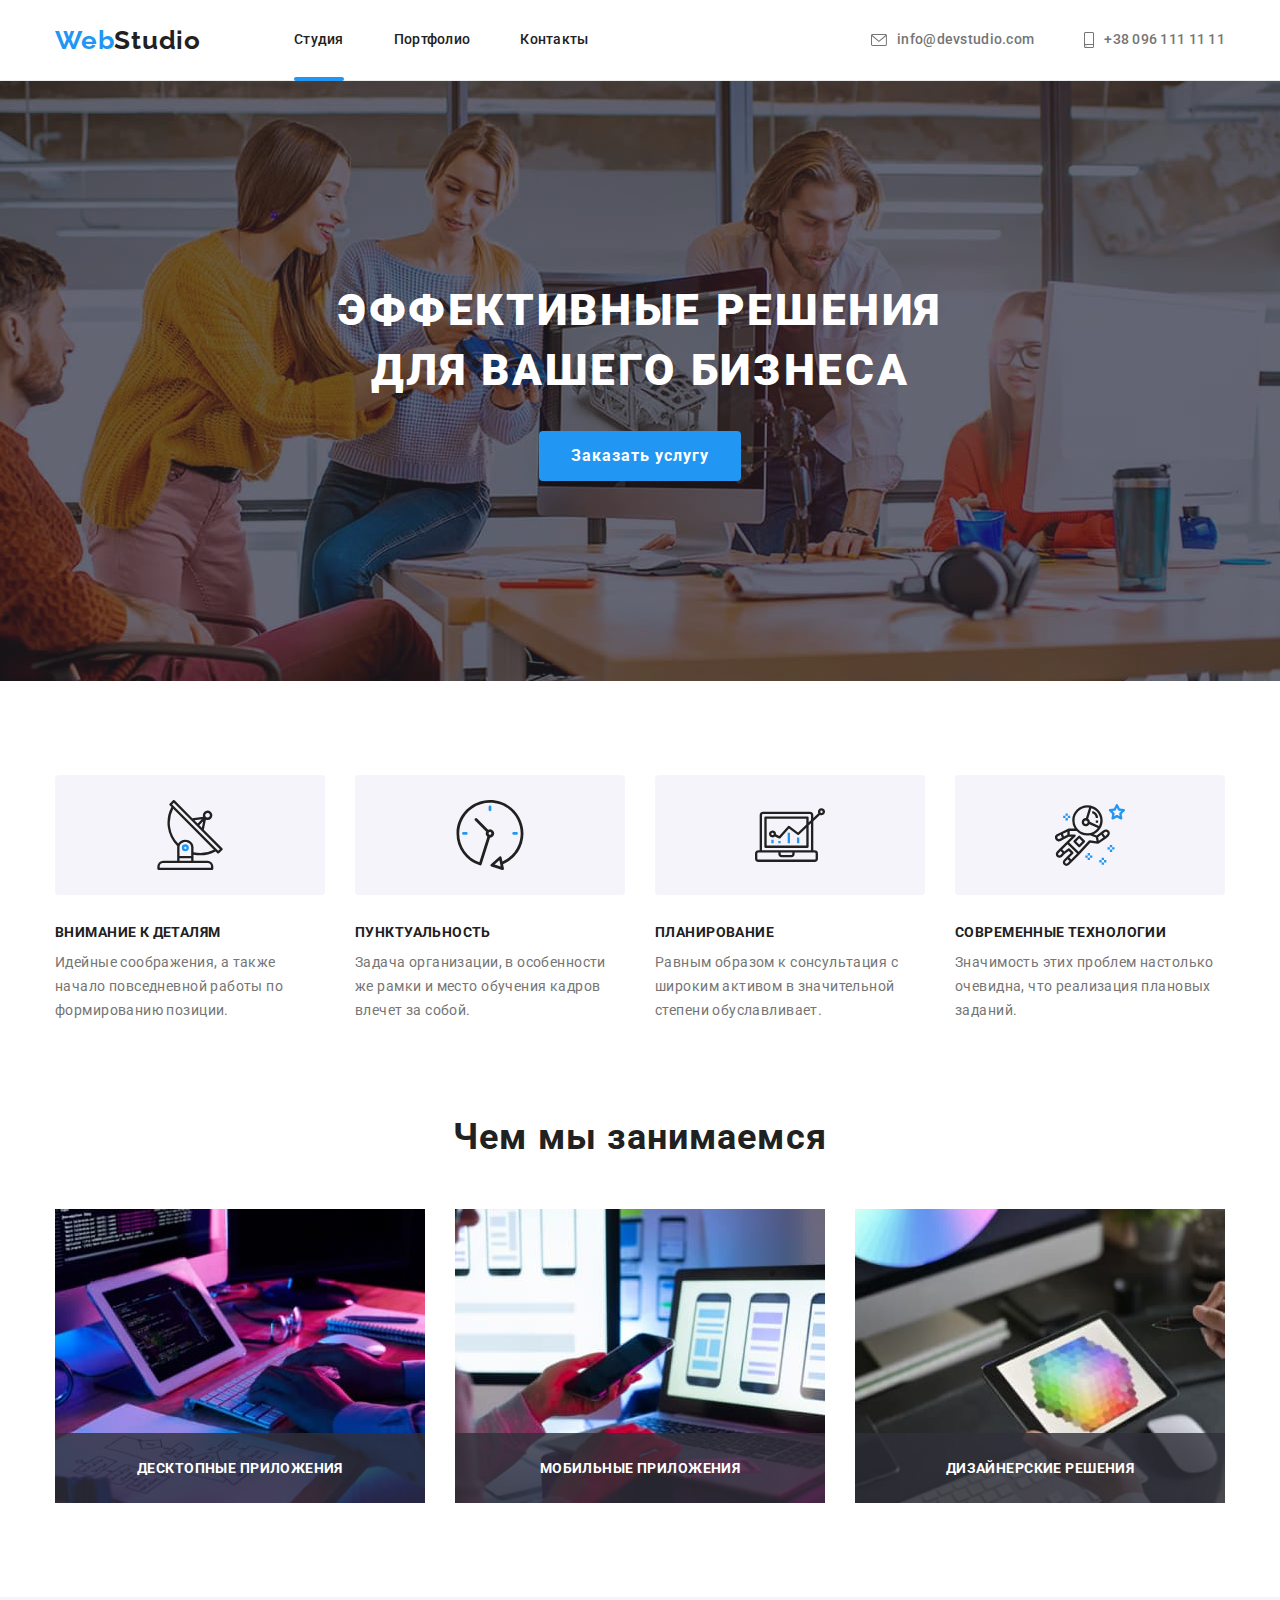
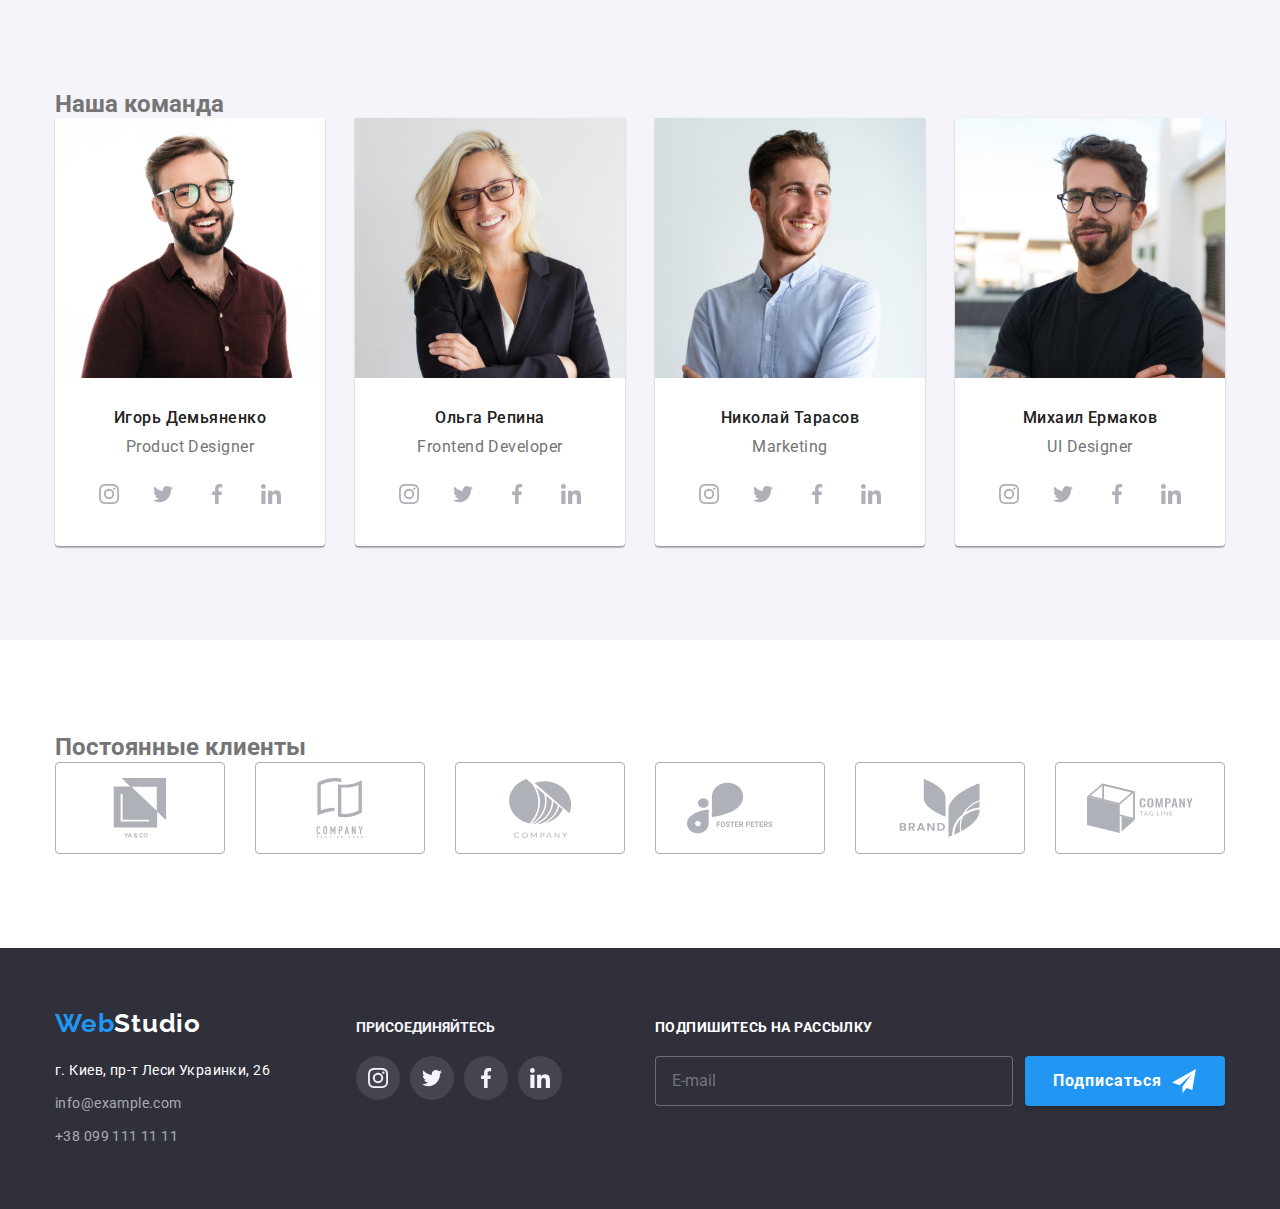
==== index.html @ a18e3ed0 "111" ====
<!DOCTYPE html>
<html lang="ru">
  <head>
    <meta charset="UTF-8" />
    <meta http-equiv="X-UA-Compatible" content="IE=edge" />
    <meta name="viewport" content="width=device-width, initial-scale=1.0" />
    <link rel="preconnect" href="https://fonts.googleapis.com" />
    <link rel="preconnect" href="https://fonts.gstatic.com" crossorigin />
    <link
      href="https://fonts.googleapis.com/css2?family=Raleway:wght@700&family=Roboto:wght@400;500;700;900&display=swap"
      rel="stylesheet"
    />
    <link
      rel="stylesheet"
      href="https://cdn.jsdelivr.net/npm/modern-normalize@1.1.0/modern-normalize.min.css"
    />
    <link rel="stylesheet" href="./css/styles.css" />
    <title>Студия</title>
  </head>
  <body>
    <!-- Header -->
    <header class="header">
      <!-- logo -->
      <div class="header__container container">
        <nav class="page-nav">
          <a class="logo-style" href="./">Web<span class="logo-studio">Studio</span> </a>
          <!-- /Logo -->
          <ul class="menu">
            <li class="menu__item">
              <a class="menu__link current" href="./index.html">Студия</a>
            </li>
            <li class="menu__item">
              <a class="menu__link" href="./portfolio.html">Портфолио</a>
            </li>
            <li class="menu__item"><a class="menu__link" href="">Контакты</a></li>
          </ul>
        </nav>

        <ul class="contact">
          <li class="contact__item">
            <a class="contact__link" href="mailto:info@devstudio.com"
              ><svg class="contact__icon" width="16px" height="12px">
                <use href="./images/sprite/sprite.svg#email"></use></svg
              >info@devstudio.com</a
            >
          </li>
          <li class="contact__item">
            <a class="contact__link" href="tel:+380961111111"
              ><svg class="contact__icon" width="10px" height="16px">
                <use href="./images/sprite/sprite.svg#phone"></use></svg
              >+38 096 111 11 11</a
            >
          </li>
        </ul>
      </div>
    </header>
    <main>
      <!-- Hero -->
      <section class="hero">
        <div class="container">
          <h1 class="hero__titel">Эффективные решения для вашего бизнеса</h1>
          <button class="hero__btm" type="button" data-modal-open>Заказать услугу</button>
        </div>
      </section>
      <section class="section">
        <div class="container">
          <h2 class="visually-hidden">Описание</h2>
          <ul class="description">
            <li class="description__item">
              <div class="description__icon">
                <svg width="70px" height="70px">
                  <use href="./images/sprite/sprite.svg#antenna"></use>
                </svg>
              </div>
              <h3 class="description__hdr">Внимание к деталям</h3>
              <p class="description__text">
                Идейные соображения, а также начало повседневной работы по формированию позиции.
              </p>
            </li>
            <li class="description__item">
              <div class="description__icon">
                <svg width="70px" height="70px">
                  <use href="./images/sprite/sprite.svg#clock"></use>
                </svg>
              </div>
              <h3 class="description__hdr">Пунктуальность</h3>
              <p class="description__text">
                Задача организации, в особенности же рамки и место обучения кадров влечет за собой.
              </p>
            </li>
            <li class="description__item">
              <div class="description__icon">
                <svg width="70px" height="70px">
                  <use href="./images/sprite/sprite.svg#diagram"></use>
                </svg>
              </div>
              <h3 class="description__hdr">Планирование</h3>
              <p class="description__text">
                Равным образом к cонсультация с широким активом в значительной степени
                обуславливает.
              </p>
            </li>
            <li class="description__item">
              <div class="description__icon">
                <svg width="70px" height="70px">
                  <use href="./images/sprite/sprite.svg#astronaut"></use>
                </svg>
              </div>
              <h3 class="description__hdr">Современные технологии</h3>
              <p class="description__text">
                Значимость этих проблем настолько очевидна, что реализация плановых заданий.
              </p>
            </li>
          </ul>
        </div>
      </section>
      <!-- About -->
      <section class="about section">
        <div class="container">
          <h2 class="about__titel">Чем мы занимаемся</h2>
          <ul class="about__list">
            <li class="about__item">
              <div class="about__img">
                <img
                  src="./images/work/photo1.jpg"
                  alt="работа на планшете"
                  width="370"
                  height="295"
                />
                <p class="about__text">Десктопные приложения</p>
              </div>
            </li>
            <li class="about__item">
              <div class="about__img">
                <img
                  src="./images/work/photo2.jpg"
                  alt="работа на телефоне"
                  width="370"
                  height="295"
                />

                <p class="about__text">Мобильные приложения</p>
              </div>
            </li>
            <li class="about__item">
              <div class="about__img">
                <img
                  src="./images/work/photo3.jpg"
                  alt="работа с графикой"
                  width="370"
                  height="295"
                />

                <p class="about__text">Дизайнерские решения</p>
              </div>
            </li>
          </ul>
        </div>
      </section>
      <section class="team section">
        <div class="container">
          <h2 class="titel">Наша команда</h2>
          <ul class="team-jpg">
            <li class="team-social-item">
              <img src="./images/team/team1.jpg" alt="мужчина" width="270" height="260" />
              <div class="team-padding">
                <h3 class="team-name">Игорь Демьяненко</h3>
                <p class="team-job" lang="en">Product Designer</p>
                <ul class="team-social">
                  <li class="team-icon-item">
                    <a href="" class="team-social-link">
                      <svg class="team-icon" width="20px" height="20px">
                        <use href="./images/sprite/sprite.svg#instagram"></use>
                      </svg>
                    </a>
                  </li>
                  <li class="team-icon-item">
                    <a href="" class="team-social-link">
                      <svg class="team-icon" width="20px" height="20px">
                        <use href="./images/sprite/sprite.svg#twitter"></use>
                      </svg>
                    </a>
                  </li>
                  <li class="team-icon-item">
                    <a href="" class="team-social-link">
                      <svg class="team-icon" width="20px" height="20px">
                        <use href="./images/sprite/sprite.svg#facebook"></use>
                      </svg>
                    </a>
                  </li>
                  <li class="team-icon-item">
                    <a href="" class="team-social-link">
                      <svg class="team-icon" width="20px" height="20px">
                        <use href="./images/sprite/sprite.svg#linkedin"></use>
                      </svg>
                    </a>
                  </li>
                </ul>
              </div>
            </li>
            <li class="team-social-item">
              <img src="./images/team/team2.jpg" alt="женщина" width="270" height="260" />
              <div class="team-padding">
                <h3 class="team-name">Ольга Репина</h3>
                <p class="team-job" lang="en">Frontend Developer</p>
                <ul class="team-social">
                  <li class="team-icon-item">
                    <a href="" class="team-social-link">
                      <svg class="team-icon" width="20px" height="20px">
                        <use href="./images/sprite/sprite.svg#instagram"></use>
                      </svg>
                    </a>
                  </li>
                  <li class="team-icon-item">
                    <a href="" class="team-social-link">
                      <svg class="team-icon" width="20px" height="20px">
                        <use href="./images/sprite/sprite.svg#twitter"></use>
                      </svg>
                    </a>
                  </li>
                  <li class="team-icon-item">
                    <a href="" class="team-social-link">
                      <svg class="team-icon" width="20px" height="20px">
                        <use href="./images/sprite/sprite.svg#facebook"></use>
                      </svg>
                    </a>
                  </li>
                  <li class="team-icon-item">
                    <a href="" class="team-social-link">
                      <svg class="team-icon" width="20px" height="20px">
                        <use href="./images/sprite/sprite.svg#linkedin"></use>
                      </svg>
                    </a>
                  </li>
                </ul>
              </div>
            </li>
            <li class="team-social-item">
              <img src="./images/team/team3.jpg" alt="мужчина" width="270" height="260" />
              <div class="team-padding">
                <h3 class="team-name">Николай Тарасов</h3>
                <p class="team-job" lang="en">Marketing</p>
                <ul class="team-social list">
                  <li class="team-icon-item">
                    <a href="" class="team-social-link">
                      <svg class="team-icon" width="20px" height="20px">
                        <use href="./images/sprite/sprite.svg#instagram"></use>
                      </svg>
                    </a>
                  </li>
                  <li class="team-icon-item">
                    <a href="" class="team-social-link">
                      <svg class="team-icon" width="20px" height="20px">
                        <use href="./images/sprite/sprite.svg#twitter"></use>
                      </svg>
                    </a>
                  </li>
                  <li class="team-icon-item">
                    <a href="" class="team-social-link">
                      <svg class="team-icon" width="20px" height="20px">
                        <use href="./images/sprite/sprite.svg#facebook"></use>
                      </svg>
                    </a>
                  </li>
                  <li class="team-icon-item">
                    <a href="" class="team-social-link">
                      <svg class="team-icon" width="20px" height="20px">
                        <use href="./images/sprite/sprite.svg#linkedin"></use>
                      </svg>
                    </a>
                  </li>
                </ul>
              </div>
            </li>
            <li class="team-social-item">
              <img src="./images/team/team4.jpg" alt="мужчина" width="270" height="260" />
              <div class="team-padding">
                <h3 class="team-name">Михаил Ермаков</h3>
                <p class="team-job" lang="en">UI Designer</p>
                <ul class="team-social">
                  <li class="team-icon-item">
                    <a href="" class="team-social-link">
                      <svg class="team-icon" width="20px" height="20px">
                        <use href="./images/sprite/sprite.svg#instagram"></use>
                      </svg>
                    </a>
                  </li>
                  <li class="tteam-icon-item">
                    <a href="" class="team-social-link">
                      <svg class="team-icon" width="20px" height="20px">
                        <use href="./images/sprite/sprite.svg#twitter"></use>
                      </svg>
                    </a>
                  </li>
                  <li class="team-icon-item">
                    <a href="" class="team-social-link">
                      <svg class="team-icon" width="20px" height="20px">
                        <use href="./images/sprite/sprite.svg#facebook"></use>
                      </svg>
                    </a>
                  </li>
                  <li class="team-icon-item">
                    <a href="" class="team-social-link">
                      <svg class="team-icon" width="20px" height="20px">
                        <use href="./images/sprite/sprite.svg#linkedin"></use>
                      </svg>
                    </a>
                  </li>
                </ul>
              </div>
            </li>
          </ul>
        </div>
      </section>
      <!--Regular Clients-->
      <section class="section">
        <div class="container">
          <h2 class="titel">Постоянные клиенты</h2>
          <ul class="list client">
            <li class="client-list">
              <a href="" class="client-link">
                <svg class="client-logo" width="106px" height="60px">
                  <use href="./images/sprite/sprite.svg#group"></use>
                </svg>
              </a>
            </li>
            <li class="client-list">
              <a href="" class="client-link">
                <svg class="client-logo" width="106px" height="60px">
                  <use href="./images/sprite/sprite.svg#group2"></use>
                </svg>
              </a>
            </li>
            <li class="client-list">
              <a href="" class="client-link">
                <svg class="client-logo" width="106px" height="60px">
                  <use href="./images/sprite/sprite.svg#group3"></use>
                </svg>
              </a>
            </li>
            <li class="client-list">
              <a href="" class="client-link">
                <svg class="client-logo" width="106px" height="60px">
                  <use href="./images/sprite/sprite.svg#group4"></use>
                </svg>
              </a>
            </li>
            <li class="client-list">
              <a href="" class="client-link">
                <svg class="client-logo" width="106px" height="60px">
                  <use href="./images/sprite/sprite.svg#group5"></use>
                </svg>
              </a>
            </li>
            <li class="client-list">
              <a href="" class="client-link">
                <svg class="client-logo" width="106px" height="60px">
                  <use href="./images/sprite/sprite.svg#group6"></use>
                </svg>
              </a>
            </li>
          </ul>
        </div>
      </section>
    </main>
    <!-- Footer -->
    <footer class="footer">
      <div class="podval container">
        <div class="footer-size">
          <a class="logo-style-footer link" href="/"
            >Web<span class="logo-studio-footer">Studio</span>
          </a>
          <address class="address">
            <ul>
              <li class="contact-item-footer">
                <a
                  class="contact-map"
                  href="https://goo.gl/maps/9qmAzHa2wMczzQS48"
                  target="_blank"
                  rel="noopener noreferrer"
                >
                  г. Киев, пр-т Леси Украинки, 26
                </a>
              </li>
              <li class="contact-item-footer">
                <a class="contact-footer" href="mailto:info@example.com">info@example.com</a>
              </li>
              <li class="contact-item-footer">
                <a class="contact-footer" href="tel:+380991111111">+38 099 111 11 11</a>
              </li>
            </ul>
          </address>
        </div>
        <div class="fsocial-footer">
          <h3 class="fsocial-titel">присоединяйтесь</h3>
          <ul class="fsocial-list">
            <li>
              <a href="" class="fsocial-link">
                <svg class="fsocial-icon" width="20px" height="20px">
                  <use href="./images/sprite/sprite.svg#instagram"></use>
                </svg>
              </a>
            </li>
            <li>
              <a href="" class="fsocial-link">
                <svg class="fsocial-icon" width="20px" height="20px">
                  <use href="./images/sprite/sprite.svg#twitter"></use>
                </svg>
              </a>
            </li>
            <li>
              <a href="" class="fsocial-link">
                <svg class="fsocial-icon" width="20px" height="20px">
                  <use href="./images/sprite/sprite.svg#facebook"></use>
                </svg>
              </a>
            </li>
            <li>
              <a href="" class="fsocial-link">
                <svg class="fsocial-icon" width="20px" height="20px">
                  <use href="./images/sprite/sprite.svg#linkedin"></use>
                </svg>
              </a>
            </li>
          </ul>
        </div>
        <div class="form-footer">
          <p class="mailing">подпишитесь на рассылку</p>
          <form class="subscribe">
            <input type="email" name="email" class="input-email" id="email" placeholder="E-mail" />
            <button class="btn" type="submit">
              Подписаться
              <svg class="icon-send" width="24px" height="24px">
                <use href="./images/sprite/sprite.svg#send"></use>
              </svg>
            </button>
          </form>
        </div>
      </div>
    </footer>
    <div class="backdrop is-hidden" data-modal>
      <div class="modal">
        <button type="button" class="close-btm" data-modal-close>
          <svg class="modal-icon-close" width="18px" height="18px">
            <use href="./images/sprite/sprite.svg#close"></use>
          </svg>
        </button>
        <!-- form for modal -->

        <form class="modal-form">
          <p class="text-form">Оставьте свои данные, мы вам перезвоним</p>
          <label class="form-lable">
            <span class="form-name">Имя</span>
            <span class="form-modal-icon">
              <input
                class="form-input"
                type="text"
                name="user_name"
                required
                pattern="^[a-zA-Zа-яА-Я]+"
                minlength="2"
              />

              <svg class="modal-icon" width="18px" height="18px">
                <use href="./images/sprite/sprite.svg#name"></use>
              </svg>
            </span>
          </label>
          <label class="form-lable">
            <span class="form-name">Телефон</span>
            <span class="form-modal-icon">
              <input
                class="form-input"
                type="tel"
                name="user_phone"
                required
                pattern="[0-9]{3}-[0-9]{3}-[0-9]{2}-[0-9]{2}"
                title="xxx-xxx-xx-xx"
              />

              <svg class="modal-icon" width="18px" height="18px">
                <use href="./images/sprite/sprite.svg#tel"></use>
              </svg>
            </span>
          </label>
          <label class="form-lable">
            <span class="form-name">Почта</span>
            <span class="form-modal-icon">
              <input
                class="form-input"
                type="email"
                name="user_email"
                required
                pattern="[a-z0-9._%+-]+@[a-z0-9.-]+\.[a-z]{2,4}$"
              />

              <svg class="modal-icon" width="18px" height="18px">
                <use href="./images/sprite/sprite.svg#mail"></use>
              </svg>
            </span>
          </label>
          <label class="form-lable">
            <span class="form-name">Комментарий</span>
            <textarea
              name="user-message"
              class="form-texterea"
              placeholder="Введите текст"
            ></textarea>
          </label>

          <input
            id="user-policy"
            type="checkbox"
            name="user-policy"
            class="form-checkbox visually-hidden"
          />
          <label for="user-policy" class="form-check-desk"
            >Соглашаюсь с рассылкой и принимаю&nbsp;<a href="" class="text-link"
              >Условия договора</a
            >
          </label>
          <button type="submit" class="btm-form-submit">Отправить</button>
        </form>
      </div>
    </div>
    <script src="./js/modal.js"></script>
  </body>
</html>
---- css/styles.css ----
/* font-family: 'Raleway', sans-serif;
font-family: 'Roboto', sans-serif; */

:root {
  --primary-font: 'Roboto', sans-serif;
  --secondary-font: 'Raleway', sans-serif;
  --primary-text: #757575;
  --secondary-text: #212121;
  --accent-color: #2196f3;
  --secondary-text-white: #ffffff;
  --hover-color-btm: #188ce8;
  --primary-background-color: #ffffff;
  --secondory-background-color: #f5f4fa;
  --icon-color: #afb1b8;
  --transition-speed: 250ms cubic-bezier(0.4, 0, 0.2, 1);
}

body {
  font-family: var(--primary-font);
  color: var(--primary-text);
}
/* Utility */ /* Utility */ /* Utility */ /* Utility */ /* Utility */
a {
  text-decoration: none;
}

h1,
h2,
h3,
h4,
h5,
h6,
p {
  margin-top: 0;
  margin-bottom: 0;
}

ul,
ol {
  margin-top: 0;
  margin-bottom: 0;
  padding-left: 0;
  list-style: none;
}

img {
  display: block;
  max-width: 100%;
  height: auto;
}

button {
  cursor: pointer;
  border: 0;
}

.visually-hidden {
  position: absolute;
  white-space: nowrap;
  width: 1px;
  height: 1px;
  overflow: hidden;
  border: 0;
  padding: 0;
  clip: rect(0 0 0 0);
  clip-path: inset(50%);
  margin: -1px;
}

.container {
  width: 1200px;
  margin-left: auto;
  margin-right: auto;
  padding-left: 15px;
  padding-right: 15px;
}

/* Utility */ /* Utility */ /* Utility */ /* Utility */ /* Utility */

/* Logo */ /* Logo */ /* Logo */ /* Logo */ /* Logo */
.logo-style,
.logo-studio,
.logo-style-footer,
.logo-studio-footer {
  font-family: var(--secondary-font);
}

.logo-style {
  color: var(--accent-color);
}
.logo-studio {
  color: var(--secondary-text);
}

.logo-style-footer {
  color: var(--accent-color);
}
.logo-studio-footer {
  color: var(--secondary-text-white);
}
.logo-style {
  font-weight: 700;
  font-size: 26px;
  line-height: 1.19;
  letter-spacing: 0.03em;
}
.logo-studio {
  font-weight: 700;
  font-size: 26px;
  line-height: 1.19;
  letter-spacing: 0.03em;
}

/* /Logo */ /* /Logo */ /* /Logo */ /* /Logo */ /* /Logo */

/* header */ /* header */ /* header */ /* header */ /* header */
.menu-link:hover,
.menu-link:focus {
  color: var(--accent-color);
}

.header {
  border-bottom: 1px solid #ececec;
}

.header__container {
  display: flex;
  align-items: center;
}

.page-nav {
  display: flex;
  align-items: center;
}

.menu-link.current {
  color: var(--accent-color);
}

.current::after {
  position: absolute;
  content: '';
  left: 0;
  bottom: 0;
  border-radius: 2px;
  margin-bottom: -1px;
  width: 100%;
  height: 4px;
  background-color: var(--accent-color);
}

.menu {
  display: flex;
  align-items: center;
  margin-left: 93px;
}
.menu__link {
  display: block;
  position: relative;
  padding-top: 32px;
  padding-bottom: 32px;
  font-weight: 500;
  font-size: 14px;
  line-height: 1.14;
  letter-spacing: 0.02em;
  color: var(--secondary-text);
  transition: color var(--transition-speed);
}

.menu__item:not(:last-child) {
  margin-right: 50px;
}

/* /header */ /* /header */ /* /header */ /* /header */ /* /header */

/* Description */ /* Description */ /* Description */ /* Description */
.section {
  padding: 94px 0;
}
.description {
  display: flex;
  align-content: center;
  gap: 30px;
}
.description__item {
  width: 270px;
}

.description__icon {
  background-color: var(--secondory-background-color);
  height: 120px;
  display: flex;
  flex-wrap: wrap;
  align-content: center;
  justify-content: center;
  height: 120px;
  margin-bottom: 30px;
  border-radius: 4px;
}
.hero__titel {
  width: 696px;
  margin-left: auto;
  margin-right: auto;
  font-weight: 900;
  font-size: 44px;
  margin-bottom: 30px;
  line-height: 1.36;
  text-align: center;
  letter-spacing: 0.06em;
  text-transform: uppercase;

  color: var(--secondary-text-white);
}

.hero {
  max-width: 1600px;
  height: 600px;
  margin-left: auto;
  margin-right: auto;

  padding: 200px 0;
  text-align: center;
  background-image: linear-gradient(rgba(47, 48, 58, 0.4), rgba(47, 48, 58, 0.4)),
    url(../images/hero/hero.jpg);
  background-size: cover;
  background-color: #c4c4c4;
  background-position: center;
  background-repeat: no-repeat;
}

.hero__btm {
  display: inline-block;
  min-width: 200px;
  font-family: inherit;
  border-radius: 4px;
  padding: 10px 32px;
  border: transparent;
  font-weight: 700;
  font-size: 16px;
  line-height: 1.88;
  letter-spacing: 0.06em;
  align-items: center;
  text-align: center;
  background-color: var(--accent-color);
  color: var(--secondary-text-white);
  transition: background-color var(--transition-speed), color 250ms var(--transition-speed);
}

.hero__btm:hover,
.hero__btm:focus {
  background-color: var(--hover-color-btm);
  color: var(--secondary-text-white);
}
.description__hdr {
  margin-bottom: 10px;
  font-weight: 700;
  font-size: 14px;
  line-height: 1.14;
  letter-spacing: 0.03em;
  text-transform: uppercase;
  color: var(--secondary-text);
}

.description__text {
  font-size: 14px;
  line-height: 1.71;
  letter-spacing: 0.03em;
}

/* Description */ /* Description */ /* Description */ /* Description */

/* About */ /* About */ /* About */ /* About */ /* About */ /* About */

.about__titel {
  margin-bottom: 50px;
  font-weight: 700;
  font-size: 36px;
  line-height: 1.166;
  text-align: center;
  letter-spacing: 0.03em;
  color: var(--secondary-text);
}

.about__list {
  display: flex;
  gap: 30px;
}

/* .about__item:not(:last-child) {
  margin-right: 30px;
} */

.about {
  padding-top: 0;
}

.about__img {
  position: relative;
}

.about__text {
  position: absolute;
  display: flex;
  justify-content: center;
  align-items: center;
  bottom: 0;
  left: 0;
  width: 100%;
  height: 70px;
  font-weight: 700;
  font-size: 14px;
  line-height: 16px;
  text-align: center;
  letter-spacing: 0.03em;
  text-transform: uppercase;
  color: var(--secondary-text-white);
  background: rgba(47, 48, 58, 0.8);
}

/* About */ /* About */ /* About */ /* About */ /* About */ /* About */

/* Team */ /* Team */ /* Team */ /* Team */ /* Team */ /* Team */ /* Team */

.team {
  background: #f5f4fa;
}
.team-jpg {
  display: flex;
  align-content: center;
  gap: 30px;
}

.team-name {
  margin-bottom: 10px;
  font-weight: 500;
  font-size: 16px;
  line-height: 1.19;
  text-align: center;
  letter-spacing: 0.03em;
  color: var(--secondary-text);
}

.team-social-link {
  display: flex;
  justify-content: center;
  align-items: center;
  width: 44px;
  height: 44px;
  border-radius: 50%;
  background-color: var(--primary-background-color);
  transition: background-color var(--transition-speed);
}

.team-icon {
  fill: var(--icon-color);
  transition: fill var(--transition-speed);
}

.team-social-link:hover,
.team-social-link:focus {
  background: var(--accent-color);
}

.team-social-link:hover .team-icon,
.team-social-link:focus .team-icon {
  fill: var(--primary-background-color);
}

.team-social {
  display: flex;
  justify-content: center;
  gap: 10px;
}
.team-padding {
  padding-top: 30px;
  padding-bottom: 30px;
}

.team-job {
  margin-bottom: 16px;
  font-size: 16px;
  line-height: 1.19;
  text-align: center;
  letter-spacing: 0.03em;
}
.team-social-item {
  box-shadow: 0px 1px 3px rgba(0, 0, 0, 0.12), 0px 1px 1px rgba(0, 0, 0, 0.14),
    0px 2px 1px rgba(0, 0, 0, 0.2);
  border-radius: 0px 0px 4px 4px;
  background: #ffffff;
}

/* Team */ /* Team */ /* Team */ /* Team */ /* Team */ /* Team */ /* Team */

/* Client */ /* Client */ /* Client */ /* Client */ /* Client */ /* Client */
.client {
  display: flex;
  justify-content: center;
  gap: 30px;
}

.client-link {
  display: flex;
  flex-wrap: wrap;
  align-content: center;
  justify-content: center;
  border: 1px solid #afb1b8;
  border-radius: 4px;
  width: 100%;
  height: 100%;
  transition: border var(--transition-speed);
}

.client-list {
  width: 170px;
  height: 92px;
}

.client-logo {
  fill: var(--icon-color);
  transition: fill var(--transition-speed);
}

.client-link:hover .client-logo,
.client-link:focus .client-logo {
  fill: var(--accent-color);
}

.client-link:hover,
.client-link:focus {
  fill: var(--accent-color);
  border: 1px solid var(--accent-color);
}

/* Client */ /* Client */ /* Client */ /* Client */ /* Client */ /* Client */

/* contact */ /* contact */ /* contact */ /* contact */ /* contact */

.contact__link {
  display: flex;
  align-items: center;
  padding-top: 32px;
  padding-bottom: 32px;
  font-weight: 500;
  font-size: 14px;
  line-height: 1.14;
  letter-spacing: 0.02em;
  color: var(--primary-text);
  transition: color var(--transition-speed);
}

.contact {
  display: flex;
  margin-left: auto;
}

.contact__icon {
  margin-right: 10px;
  fill: currentColor;
}

.contact__item + .contact__item {
  margin-left: 50px;
}

.contact:hover,
.contact:focus {
  color: var(--accent-color);
}

.contact-footer:hover,
.contact-footer:focus {
  color: var(--accent-color);
}

.contact-map:hover,
.contact-map:focus {
  color: var(--accent-color);
}

/* contact */ /* contact */ /* contact */ /* contact */ /* contact */

/* footer */ /* footer */ /* footer */ /* footer */ /* footer */ /* footer */
.address {
  font-style: normal;
  margin-top: 20px;
}

.footer {
  background-color: #2f303a;
  padding-top: 60px;
  padding-bottom: 60px;
}

.logo-style-footer {
  display: block;
  padding: 0;
  margin-bottom: 20px;
  font-weight: 700;
  font-size: 26px;
  line-height: 1.19;
  letter-spacing: 0.03em;
}
.logo-studio-footer {
  font-weight: 700;
  font-size: 26px;
  line-height: 1.19;
  letter-spacing: 0.03em;
}

.contact-map {
  font-size: 14px;
  line-height: 1.71;
  letter-spacing: 0.03em;
  color: var(--secondary-text-white);
  transition: color var(--transition-speed);
}

.contact-footer {
  font-size: 14px;
  line-height: 1.71;
  letter-spacing: 0.03em;

  color: rgba(255, 255, 255, 0.6);
  transition: color var(--transition-speed);
}
.contact-item-footer:not(:last-child) {
  margin-bottom: 9px;
}

.podval {
  display: flex;
  align-items: baseline;
}

.fsocial-footer {
  margin-left: 70px;
}

.fsocial-titel {
  display: block;
  font-weight: 700;
  margin-bottom: 20px;
  font-size: 14px;
  line-height: 1.14;
  text-transform: uppercase;
  font-style: normal;
  color: var(--secondory-background-color);
}

.fsocial-list {
  display: flex;
  justify-content: center;
  gap: 10px;
}

.fsocial-link {
  display: flex;
  align-content: center;
  justify-content: center;
  flex-wrap: wrap;
  width: 44px;
  height: 44px;
  border-radius: 50%;
  background: rgba(255, 255, 255, 0.1);
  fill: var(--secondory-background-color);
  transition: background-color var(--transition-speed), color var(--transition-speed);
}

.fsocial-link:hover,
.fsocial-link:focus {
  background-color: var(--accent-color);
}

.form-footer {
  display: block;
  align-items: center;
  margin-left: 93px;
}

.mailing {
  display: block;
  font-weight: 700;
  font-size: 14px;
  line-height: 1.14;
  letter-spacing: 0.03em;
  text-transform: uppercase;
  color: var(--secondary-text-white);
  margin-bottom: 20px;
}

.subscribe {
  display: flex;
  align-items: center;
  justify-content: center;
}

.input-email {
  width: 358px;
  height: 50px;
  padding-left: 42px;
  background-color: #2f303a;
  border: 1px solid rgba(255, 255, 255, 0.3);
  border-radius: 4px;
  padding-top: 15px;
  padding-bottom: 15px;
  padding-left: 16px;
  color: #ffffff;
}

.input-email:focus {
  outline: none;
}

.btn {
  display: flex;
  padding: 10px 28px;
  align-self: center;
  margin: auto;
  margin-left: 12px;
  font-weight: 700;
  font-size: 16px;
  line-height: 1.88;
  border: transparent;
  border-radius: 4px;
  align-items: center;
  text-align: center;
  letter-spacing: 0.06em;
  background-color: var(--accent-color);
  color: var(--secondary-text-white);
  box-shadow: 0px 4px 4px rgba(0, 0, 0, 0.15);
  width: 200px;
  transition: background-color var(--transition-speed), color var(--transition-speed),
    box-shadow var(--transition-speed);
}

.btn:hover,
.btn:focus {
  background-color: var(--hover-color-btm);
  color: var(--secondary-text-white);
}

.icon-send {
  margin-left: 10px;
}

.footer-size {
  flex-grow: 1;
}

.text-form {
  font-weight: 700;
  font-size: 20px;
  line-height: 23px;
  text-align: center;
  letter-spacing: 0.03em;
  color: var(--secondary-text);
  margin-bottom: 12px;
}

/* footer */ /* footer */ /* footer */ /* footer */ /* footer */ /* footer */

/* PORTFOLIO */ /* PORTFOLIO */ /* PORTFOLIO */ /* PORTFOLIO */ /* PORTFOLIO */ /* PORTFOLIO */

.style-btm-filter:hover,
.style-btm-filter:focus {
  box-shadow: 0px 3px 1px rgba(0, 0, 0, 0.1), 0px 1px 2px rgba(0, 0, 0, 0.08),
    0px 2px 2px rgba(0, 0, 0, 0.12);
  border-radius: 4px;
  background-color: var(--accent-color);
  color: var(--secondary-text-white);
}

.style-btm-filter {
  background: #f5f4fa;
  border-radius: 4px;
  padding: 6px 22px 6px 22px;
  border: transparent;
  font-weight: 500;
  font-size: 16px;
  line-height: 1.62;
  text-align: center;
  letter-spacing: 0.03em;
  color: var(--secondary-text);
  transition: background-color var(--transition-speed), color var(--transition-speed),
    box-shadow var(--transition-speed);
}

.gallery-jpg {
  margin-bottom: 4px;
  font-weight: 700;
  font-size: 18px;
  line-height: 2;
  letter-spacing: 0.06em;
  color: var(--secondary-text);
}

.general-description {
  font-size: 16px;
  line-height: 1.88;
  letter-spacing: 0.03em;
  color: var(--primary-text);
}

.btm-item {
  display: flex;
  justify-content: center;
  margin-bottom: 50px;
  gap: 8px;
}
.content {
  display: flex;
  gap: 30px;
  flex-wrap: wrap;
  align-items: center;
}

.glr-board {
  border: 1px solid #eeeeee;
  border-top: none;
  padding: 20px 20px;
}

.gallery-link:hover,
.gallery-link:focus {
  display: block;
  background: #ffffff;
  box-shadow: 0px 1px 1px rgba(0, 0, 0, 0.12), 0px 4px 4px rgba(0, 0, 0, 0.06),
    1px 4px 6px rgba(0, 0, 0, 0.16);
}

.gallery-link {
  transition: box-shadow var(--transition-speed);
}

.gallery-img-wrapper {
  position: relative;
  overflow: hidden;
}

.gallery-img-wrapper {
  display: block;
}

.overlay {
  position: absolute;
  left: 0;
  top: 0;
  width: 100%;
  height: 100%;
  padding: 63px 24px;
  overflow: auto;
  font-weight: 400;
  font-size: 18px;
  line-height: 1.56;
  letter-spacing: 0.03em;
  color: var(--secondary-text-white);
  background: rgba(33, 150, 243, 0.9);
  transform: translate(0, 100%);
  transition: transform var(--transition-speed);
}

.gallery-link:hover .overlay,
.gallery-link:focus .overlay {
  transform: translate(0, 0);
}
/* PORTFOLIO */ /* PORTFOLIO */ /* PORTFOLIO */ /* PORTFOLIO */ /* PORTFOLIO */ /* PORTFOLIO */

/* modal */ /* modal */ /* modal */ /* modal */ /* modal */ /* modal */
.backdrop {
  position: fixed;
  display: flex;
  justify-content: center;
  align-items: center;
  top: 0;
  left: 0;
  z-index: 1000;
  height: 100%;
  width: 100%;
  background: rgba(0, 0, 0, 0.2);
  transition: opacity var(--transition-speed), visibility var(--transition-speed),
    transform var(--transition-speed);
}
.backdrop.is-hidden {
  opacity: 0;
  visibility: hidden;
  pointer-events: none;
  transform: scale(0.8);
}

.modal {
  position: absolute;
  top: 50%;
  left: 50%;
  transform: translate(-50%, -50%);
  width: 528px;
  height: 581px;
  background-color: var(--primary-background-color);
  box-shadow: 0px 1px 3px rgba(0, 0, 0, 0.12), 0px 1px 1px rgba(0, 0, 0, 0.14),
    0px 2px 1px rgba(0, 0, 0, 0.2);
  border-radius: 4px;
  padding: 40px;
}

.close-btm {
  position: absolute;
  display: flex;
  justify-content: center;
  align-items: center;
  top: 8px;
  right: 8px;
  width: 30px;
  height: 30px;
  border-radius: 50%;
  background-color: transparent;
  background: #ffffff;
  border: 1px solid rgba(0, 0, 0, 0.1);
  padding: 0;
}

.close-btm:hover .modal-icon-close,
.close-btm:focus .modal-icon-close {
  fill: var(--accent-color);
  transition: var(--transition-speed);
}

.modal-icon-close {
  fill: #000000;
}
/* modal */ /* modal */ /* modal */ /* modal */ /* modal */ /* modal */

/* Modal-style */ /* Modal-style */ /* Modal-style */ /* Modal-style */

.modal-form {
  display: flex;
  flex-direction: column;
}

.form-input {
  display: block;
  width: 100%;
  height: 40px;
  border: 1px solid rgba(33, 33, 33, 0.2);
  border-radius: 4px;
  padding-left: 42px;
  transition: border-color var(--transition-speed);
}

.form-name {
  display: block;
  margin-bottom: 4px;
  font-weight: 400;
  font-size: 12px;
  line-height: 1.16;
  letter-spacing: 0.01em;
  color: var(--primary-text);
}

.form-lable {
  margin-bottom: 10px;
}

.text-link {
  font-weight: 400;
  font-size: 14px;
  line-height: 1.71;
  letter-spacing: 0.03em;
  text-decoration-line: underline;
  color: var(--accent-color);
}

.form-modal-icon {
  position: relative;
  display: block;
}

.modal-icon {
  position: absolute;
  left: 12px;
  top: 50%;
  transform: translate(0, -50%);
  display: block;
  transition: fill var(--transition-speed);
}

.form-input:focus {
  outline: none;
  border-color: var(--accent-color);
}

.form-input:focus + .modal-icon {
  fill: var(--accent-color);
}

.form-texterea {
  display: block;
  resize: none;
  width: 100%;
  height: 120px;
  padding: 12px 16px;
  outline: none;
  transition: border-color var(--transition-speed);
  border-radius: 4px;
  border: 1px solid rgba(33, 33, 33, 0.2);
  margin-bottom: 20px;
}

.form-texterea::placeholder {
  font-size: 12px;
  line-height: 14px;
  letter-spacing: 0.01em;
  color: rgba(117, 117, 117, 0.5);
}

.form-texterea:focus {
  border-color: var(--accent-color);
}

.form-check-desk::before {
  display: block;
  width: 16px;
  height: 15px;
  border: 2px solid var(--secondary-text);
  content: '';
  cursor: pointer;
  margin-right: 7px;
  box-shadow: 0px 4px 4px rgba(0, 0, 0, 0.25);
  background-repeat: no-repeat;
  background-size: 16px 15px;
  transition: box-shadow var(--transition-speed);
}

.form-checkbox:checked + .form-check-desk::before {
  background-image: url(../images/sprite/check.svg);
  background-color: #2196f3;
  background-position: center;
  box-shadow: var(--transition-speed), background-image var(--transition-speed),
    background-color var(--transition-speed);
  border-color: var(--accent-color);
}

.form-checkbox:focus + .form-check-desk::before {
  border-color: var(--accent-color);
  outline: none;
  transition: border-color var(--transition-speed);
}

.form-check-desk {
  display: flex;
  align-items: center;
  justify-content: center;
  font-weight: 400;
  font-size: 14px;
  line-height: 1.71;
  letter-spacing: 0.03em;
  margin-bottom: 30px;
}

.btm-form-submit {
  display: inline-block;
  min-width: 200px;
  font-family: inherit;
  border-radius: 4px;
  padding: 10px 32px;
  border: transparent;
  font-weight: 700;
  font-size: 16px;
  line-height: 1.88;
  letter-spacing: 0.06em;
  align-self: center;
  text-align: center;
  background-color: var(--accent-color);
  color: var(--secondary-text-white);
  box-shadow: 0px 4px 4px rgba(0, 0, 0, 0.15);
  transition: background-color var(--transition-speed), color var(--transition-speed),
    box-shadow var(--transition-speed);
}

.btm-form-submit:hover,
.btm-form-submit:focus {
  background-color: var(--hover-color-btm);
  color: var(--secondary-text-white);
  box-shadow: 0px 4px 4px rgba(0, 0, 0, 0.15);
}
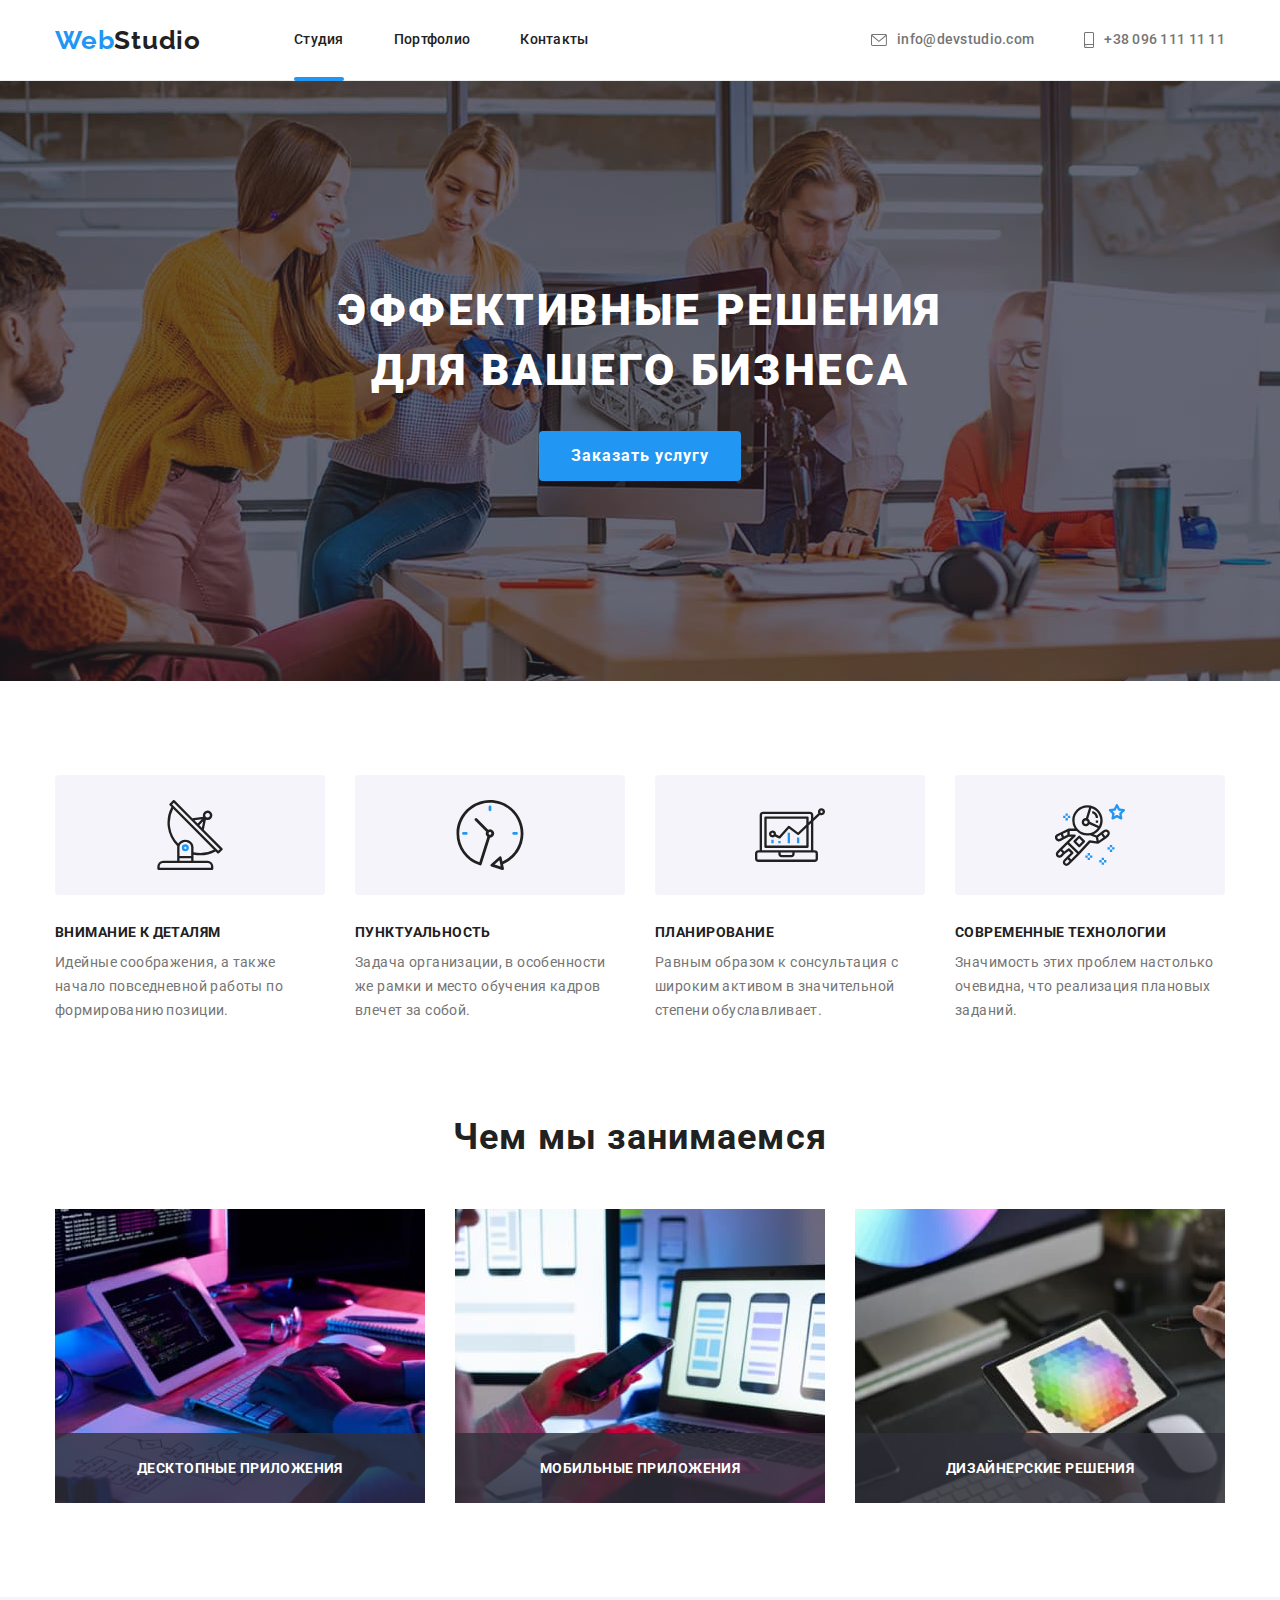
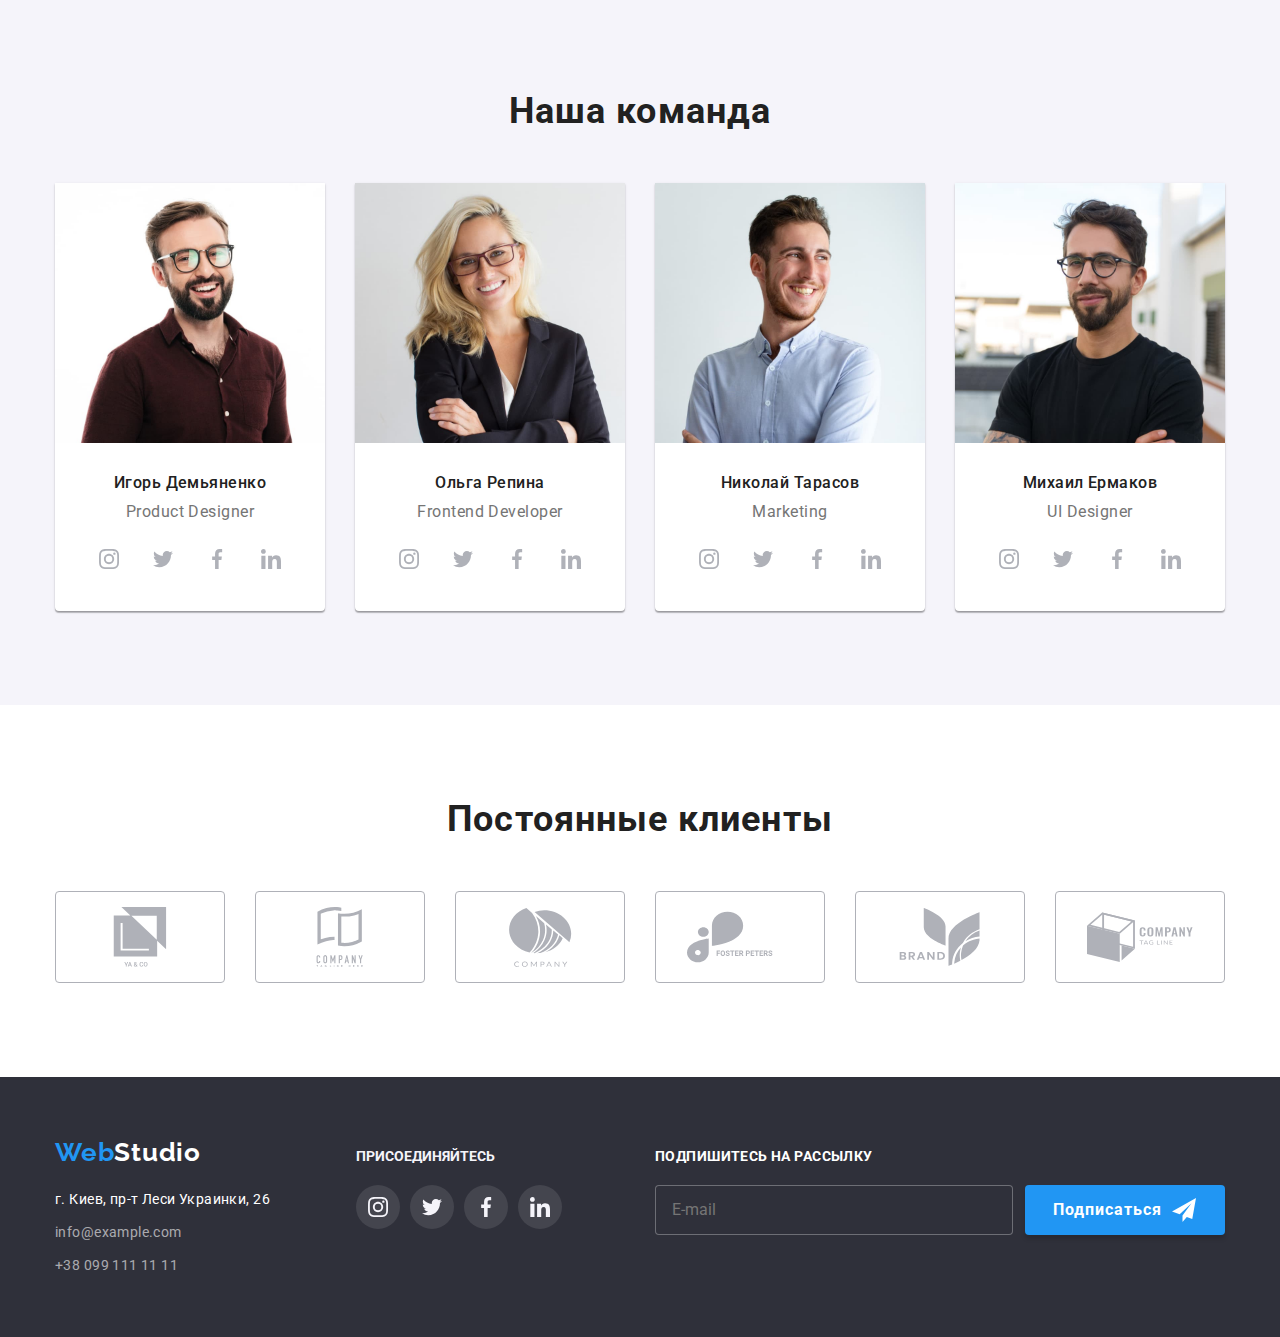
==== commit 3db6e99f: "yap" ====
--- a/index.html
+++ b/index.html
@@ -115,10 +115,10 @@
         </div>
       </section>
       <!-- About -->
-      <section class="about section">
+      <section class="section about-padding">
         <div class="container">
-          <h2 class="about__titel">Чем мы занимаемся</h2>
-          <ul class="about__list">
+          <h2 class="section__title">Чем мы занимаемся</h2>
+          <ul class="about">
             <li class="about__item">
               <div class="about__img">
                 <img
@@ -157,40 +157,40 @@
           </ul>
         </div>
       </section>
-      <section class="team section">
+      <section class="section team--background">
         <div class="container">
-          <h2 class="titel">Наша команда</h2>
-          <ul class="team-jpg">
-            <li class="team-social-item">
+          <h2 class="section__title">Наша команда</h2>
+          <ul class="team">
+            <li class="team__item">
               <img src="./images/team/team1.jpg" alt="мужчина" width="270" height="260" />
-              <div class="team-padding">
-                <h3 class="team-name">Игорь Демьяненко</h3>
-                <p class="team-job" lang="en">Product Designer</p>
-                <ul class="team-social">
-                  <li class="team-icon-item">
-                    <a href="" class="team-social-link">
-                      <svg class="team-icon" width="20px" height="20px">
+              <div class="team__card">
+                <h3 class="team__name">Игорь Демьяненко</h3>
+                <p class="team__job" lang="en">Product Designer</p>
+                <ul class="team__social">
+                  <li class="team__icon">
+                    <a href="" class="team__link">
+                      <svg class="team__svg" width="20px" height="20px">
                         <use href="./images/sprite/sprite.svg#instagram"></use>
                       </svg>
                     </a>
                   </li>
-                  <li class="team-icon-item">
-                    <a href="" class="team-social-link">
-                      <svg class="team-icon" width="20px" height="20px">
+                  <li class="team__icon">
+                    <a href="" class="team__link">
+                      <svg class="team__svg" width="20px" height="20px">
                         <use href="./images/sprite/sprite.svg#twitter"></use>
                       </svg>
                     </a>
                   </li>
-                  <li class="team-icon-item">
-                    <a href="" class="team-social-link">
-                      <svg class="team-icon" width="20px" height="20px">
+                  <li class="team__icon">
+                    <a href="" class="team__link">
+                      <svg class="team__svg" width="20px" height="20px">
                         <use href="./images/sprite/sprite.svg#facebook"></use>
                       </svg>
                     </a>
                   </li>
-                  <li class="team-icon-item">
-                    <a href="" class="team-social-link">
-                      <svg class="team-icon" width="20px" height="20px">
+                  <li class="team__icon">
+                    <a href="" class="team__link">
+                      <svg class="team__svg" width="20px" height="20px">
                         <use href="./images/sprite/sprite.svg#linkedin"></use>
                       </svg>
                     </a>
@@ -198,36 +198,36 @@
                 </ul>
               </div>
             </li>
-            <li class="team-social-item">
+            <li class="team__item">
               <img src="./images/team/team2.jpg" alt="женщина" width="270" height="260" />
-              <div class="team-padding">
-                <h3 class="team-name">Ольга Репина</h3>
-                <p class="team-job" lang="en">Frontend Developer</p>
-                <ul class="team-social">
-                  <li class="team-icon-item">
-                    <a href="" class="team-social-link">
-                      <svg class="team-icon" width="20px" height="20px">
+              <div class="team__card">
+                <h3 class="team__name">Ольга Репина</h3>
+                <p class="team__job" lang="en">Frontend Developer</p>
+                <ul class="team__social">
+                  <li class="team__icon">
+                    <a href="" class="team__link">
+                      <svg class="team__svg" width="20px" height="20px">
                         <use href="./images/sprite/sprite.svg#instagram"></use>
                       </svg>
                     </a>
                   </li>
-                  <li class="team-icon-item">
-                    <a href="" class="team-social-link">
-                      <svg class="team-icon" width="20px" height="20px">
+                  <li class="team__icon">
+                    <a href="" class="team__link">
+                      <svg class="team__svg" width="20px" height="20px">
                         <use href="./images/sprite/sprite.svg#twitter"></use>
                       </svg>
                     </a>
                   </li>
-                  <li class="team-icon-item">
-                    <a href="" class="team-social-link">
-                      <svg class="team-icon" width="20px" height="20px">
+                  <li class="team__icon">
+                    <a href="" class="team__link">
+                      <svg class="team__svg" width="20px" height="20px">
                         <use href="./images/sprite/sprite.svg#facebook"></use>
                       </svg>
                     </a>
                   </li>
-                  <li class="team-icon-item">
-                    <a href="" class="team-social-link">
-                      <svg class="team-icon" width="20px" height="20px">
+                  <li class="team__icon">
+                    <a href="" class="team__link">
+                      <svg class="team__svg" width="20px" height="20px">
                         <use href="./images/sprite/sprite.svg#linkedin"></use>
                       </svg>
                     </a>
@@ -235,36 +235,36 @@
                 </ul>
               </div>
             </li>
-            <li class="team-social-item">
+            <li class="team__item">
               <img src="./images/team/team3.jpg" alt="мужчина" width="270" height="260" />
-              <div class="team-padding">
-                <h3 class="team-name">Николай Тарасов</h3>
-                <p class="team-job" lang="en">Marketing</p>
-                <ul class="team-social list">
-                  <li class="team-icon-item">
-                    <a href="" class="team-social-link">
-                      <svg class="team-icon" width="20px" height="20px">
+              <div class="team__card">
+                <h3 class="team__name">Николай Тарасов</h3>
+                <p class="team__job" lang="en">Marketing</p>
+                <ul class="team__social list">
+                  <li class="team__icon">
+                    <a href="" class="team__link">
+                      <svg class="team__svg" width="20px" height="20px">
                         <use href="./images/sprite/sprite.svg#instagram"></use>
                       </svg>
                     </a>
                   </li>
-                  <li class="team-icon-item">
-                    <a href="" class="team-social-link">
-                      <svg class="team-icon" width="20px" height="20px">
+                  <li class="team__icon">
+                    <a href="" class="team__link">
+                      <svg class="team__svg" width="20px" height="20px">
                         <use href="./images/sprite/sprite.svg#twitter"></use>
                       </svg>
                     </a>
                   </li>
-                  <li class="team-icon-item">
-                    <a href="" class="team-social-link">
-                      <svg class="team-icon" width="20px" height="20px">
+                  <li class="team__icon">
+                    <a href="" class="team__link">
+                      <svg class="team__svg" width="20px" height="20px">
                         <use href="./images/sprite/sprite.svg#facebook"></use>
                       </svg>
                     </a>
                   </li>
-                  <li class="team-icon-item">
-                    <a href="" class="team-social-link">
-                      <svg class="team-icon" width="20px" height="20px">
+                  <li class="team__icon">
+                    <a href="" class="team__link">
+                      <svg class="team__svg" width="20px" height="20px">
                         <use href="./images/sprite/sprite.svg#linkedin"></use>
                       </svg>
                     </a>
@@ -272,36 +272,36 @@
                 </ul>
               </div>
             </li>
-            <li class="team-social-item">
+            <li class="team__item">
               <img src="./images/team/team4.jpg" alt="мужчина" width="270" height="260" />
-              <div class="team-padding">
-                <h3 class="team-name">Михаил Ермаков</h3>
-                <p class="team-job" lang="en">UI Designer</p>
-                <ul class="team-social">
-                  <li class="team-icon-item">
-                    <a href="" class="team-social-link">
-                      <svg class="team-icon" width="20px" height="20px">
+              <div class="team__card">
+                <h3 class="team__name">Михаил Ермаков</h3>
+                <p class="team__job" lang="en">UI Designer</p>
+                <ul class="team__social">
+                  <li class="team__icon">
+                    <a href="" class="team__link">
+                      <svg class="team__svg" width="20px" height="20px">
                         <use href="./images/sprite/sprite.svg#instagram"></use>
                       </svg>
                     </a>
                   </li>
-                  <li class="tteam-icon-item">
-                    <a href="" class="team-social-link">
-                      <svg class="team-icon" width="20px" height="20px">
+                  <li class="tteam__icon">
+                    <a href="" class="team__link">
+                      <svg class="team__svg" width="20px" height="20px">
                         <use href="./images/sprite/sprite.svg#twitter"></use>
                       </svg>
                     </a>
                   </li>
-                  <li class="team-icon-item">
-                    <a href="" class="team-social-link">
-                      <svg class="team-icon" width="20px" height="20px">
+                  <li class="team__icon">
+                    <a href="" class="team__link">
+                      <svg class="team__svg" width="20px" height="20px">
                         <use href="./images/sprite/sprite.svg#facebook"></use>
                       </svg>
                     </a>
                   </li>
-                  <li class="team-icon-item">
-                    <a href="" class="team-social-link">
-                      <svg class="team-icon" width="20px" height="20px">
+                  <li class="team__icon">
+                    <a href="" class="team__link">
+                      <svg class="team__svg" width="20px" height="20px">
                         <use href="./images/sprite/sprite.svg#linkedin"></use>
                       </svg>
                     </a>
@@ -315,8 +315,8 @@
       <!--Regular Clients-->
       <section class="section">
         <div class="container">
-          <h2 class="titel">Постоянные клиенты</h2>
-          <ul class="list client">
+          <h2 class="section__title">Постоянные клиенты</h2>
+          <ul class="client">
             <li class="client-list">
               <a href="" class="client-link">
                 <svg class="client-logo" width="106px" height="60px">
--- a/css/styles.css
+++ b/css/styles.css
@@ -75,6 +75,10 @@
   padding-right: 15px;
 }
 
+.section {
+  padding: 94px 0;
+}
+
 /* Utility */ /* Utility */ /* Utility */ /* Utility */ /* Utility */
 
 /* Logo */ /* Logo */ /* Logo */ /* Logo */ /* Logo */
@@ -271,7 +275,7 @@
 
 /* About */ /* About */ /* About */ /* About */ /* About */ /* About */
 
-.about__titel {
+.section__title {
   margin-bottom: 50px;
   font-weight: 700;
   font-size: 36px;
@@ -281,7 +285,7 @@
   color: var(--secondary-text);
 }
 
-.about__list {
+.about {
   display: flex;
   gap: 30px;
 }
@@ -290,7 +294,7 @@
   margin-right: 30px;
 } */
 
-.about {
+.about-padding {
   padding-top: 0;
 }
 
@@ -321,16 +325,16 @@
 
 /* Team */ /* Team */ /* Team */ /* Team */ /* Team */ /* Team */ /* Team */
 
+.team--background {
+  background: #f5f4fa;
+}
 .team {
-  background: #f5f4fa;
-}
-.team-jpg {
   display: flex;
   align-content: center;
   gap: 30px;
 }
 
-.team-name {
+.team__name {
   margin-bottom: 10px;
   font-weight: 500;
   font-size: 16px;
@@ -340,7 +344,7 @@
   color: var(--secondary-text);
 }
 
-.team-social-link {
+.team__link {
   display: flex;
   justify-content: center;
   align-items: center;
@@ -351,39 +355,39 @@
   transition: background-color var(--transition-speed);
 }
 
-.team-icon {
+.team__svg {
   fill: var(--icon-color);
   transition: fill var(--transition-speed);
 }
 
-.team-social-link:hover,
-.team-social-link:focus {
+.team__link:hover,
+.team__link:focus {
   background: var(--accent-color);
 }
 
-.team-social-link:hover .team-icon,
-.team-social-link:focus .team-icon {
+.team__link:hover .team__svg,
+.team__link:focus .team__svg {
   fill: var(--primary-background-color);
 }
 
-.team-social {
+.team__social {
   display: flex;
   justify-content: center;
   gap: 10px;
 }
-.team-padding {
+.team__card {
   padding-top: 30px;
   padding-bottom: 30px;
 }
 
-.team-job {
+.team__job {
   margin-bottom: 16px;
   font-size: 16px;
   line-height: 1.19;
   text-align: center;
   letter-spacing: 0.03em;
 }
-.team-social-item {
+.team__item {
   box-shadow: 0px 1px 3px rgba(0, 0, 0, 0.12), 0px 1px 1px rgba(0, 0, 0, 0.14),
     0px 2px 1px rgba(0, 0, 0, 0.2);
   border-radius: 0px 0px 4px 4px;
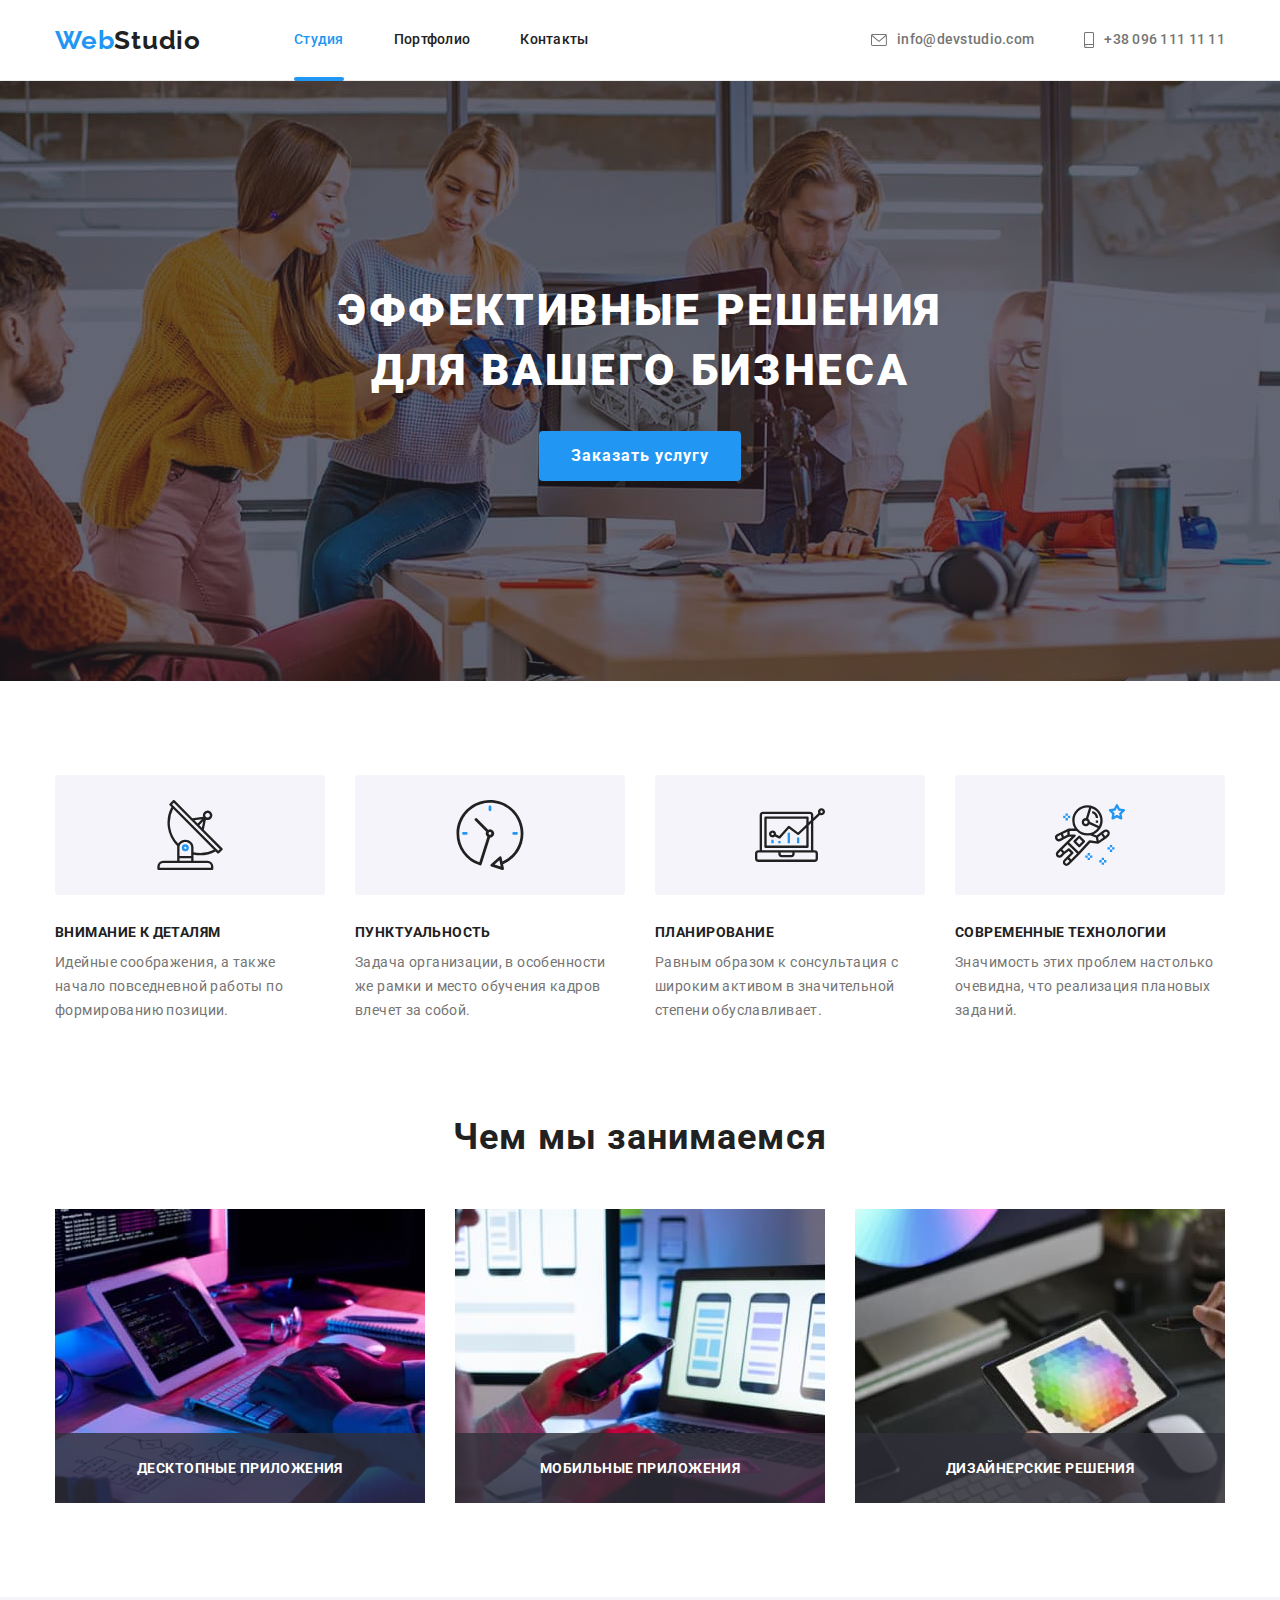
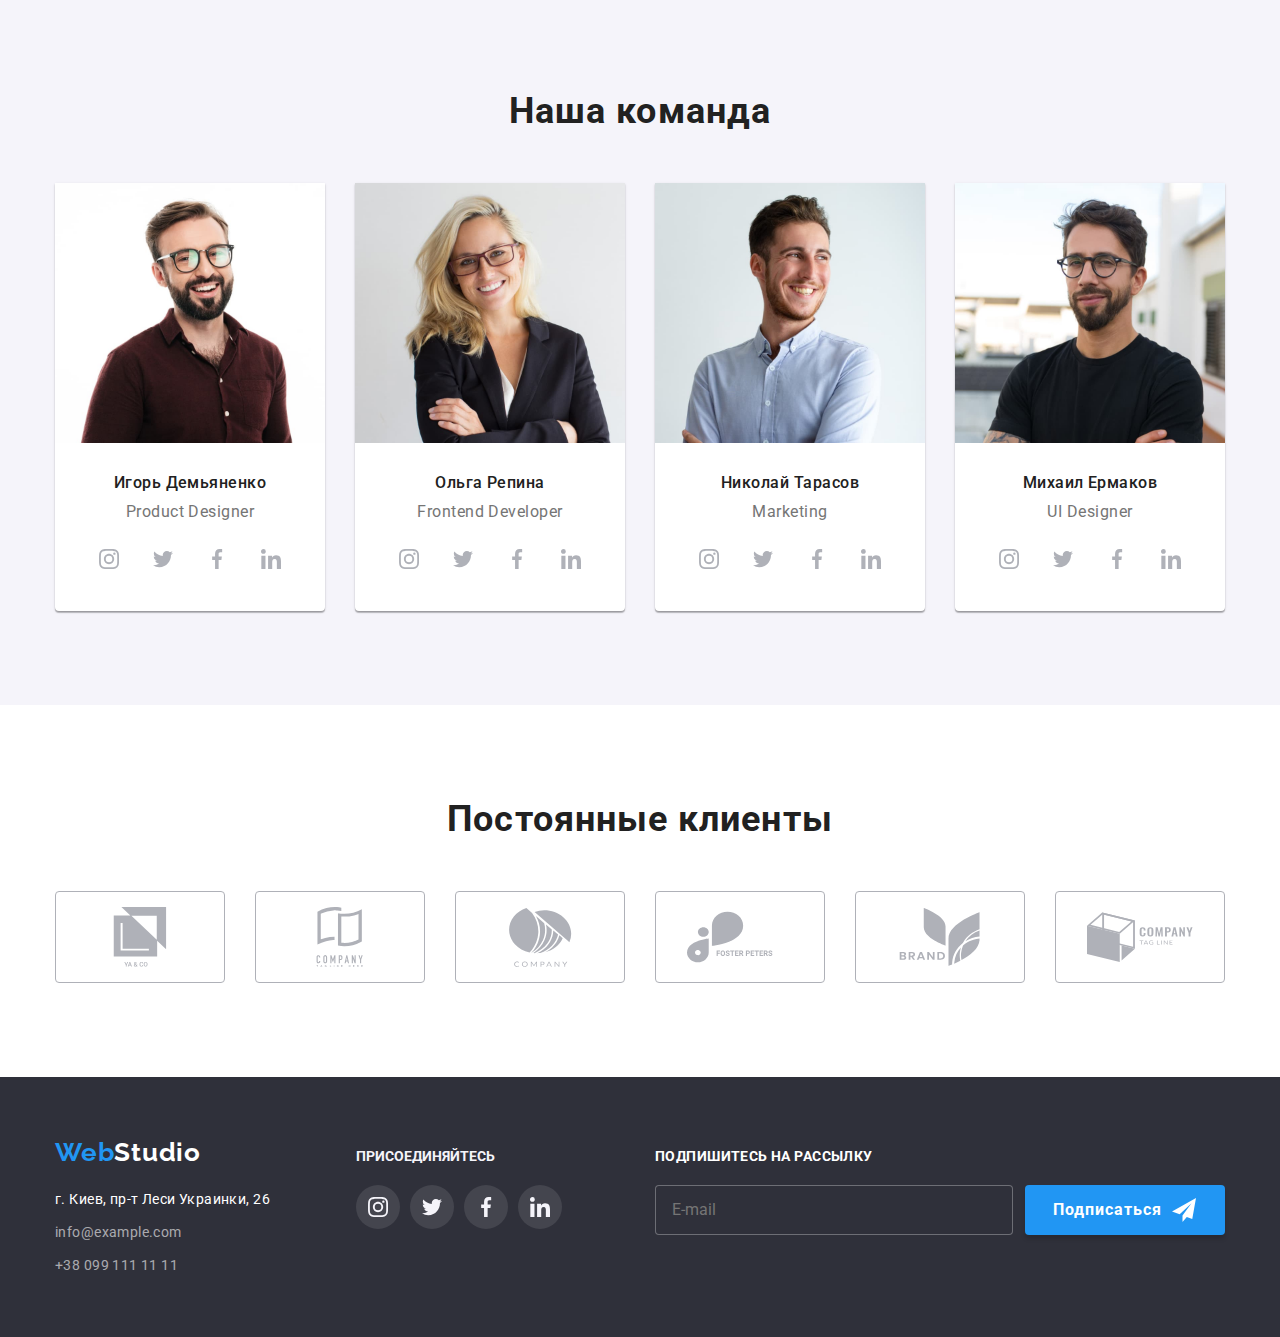
==== commit 84b5cd50: "start" ====
--- a/index.html
+++ b/index.html
@@ -15,6 +15,7 @@
       href="https://cdn.jsdelivr.net/npm/modern-normalize@1.1.0/modern-normalize.min.css"
     />
     <link rel="stylesheet" href="./css/styles.css" />
+    <link rel="stylesheet" href="./css/main.min.css" />
     <title>Студия</title>
   </head>
   <body>
@@ -22,8 +23,8 @@
     <header class="header">
       <!-- logo -->
       <div class="header__container container">
-        <nav class="page-nav">
-          <a class="logo-style" href="./">Web<span class="logo-studio">Studio</span> </a>
+        <nav class="logo">
+          <a class="logo__style" href="./">Web<span class="logo__studio">Studio</span> </a>
           <!-- /Logo -->
           <ul class="menu">
             <li class="menu__item">
@@ -115,7 +116,7 @@
         </div>
       </section>
       <!-- About -->
-      <section class="section about-padding">
+      <section class="section about--padding">
         <div class="container">
           <h2 class="section__title">Чем мы занимаемся</h2>
           <ul class="about">
@@ -317,44 +318,44 @@
         <div class="container">
           <h2 class="section__title">Постоянные клиенты</h2>
           <ul class="client">
-            <li class="client-list">
-              <a href="" class="client-link">
-                <svg class="client-logo" width="106px" height="60px">
+            <li class="client__list">
+              <a href="" class="client__link">
+                <svg class="client__logo" width="106px" height="60px">
                   <use href="./images/sprite/sprite.svg#group"></use>
                 </svg>
               </a>
             </li>
-            <li class="client-list">
-              <a href="" class="client-link">
-                <svg class="client-logo" width="106px" height="60px">
+            <li class="client__list">
+              <a href="" class="client__link">
+                <svg class="client__logo" width="106px" height="60px">
                   <use href="./images/sprite/sprite.svg#group2"></use>
                 </svg>
               </a>
             </li>
-            <li class="client-list">
-              <a href="" class="client-link">
-                <svg class="client-logo" width="106px" height="60px">
+            <li class="client__list">
+              <a href="" class="client__link">
+                <svg class="client__logo" width="106px" height="60px">
                   <use href="./images/sprite/sprite.svg#group3"></use>
                 </svg>
               </a>
             </li>
-            <li class="client-list">
-              <a href="" class="client-link">
-                <svg class="client-logo" width="106px" height="60px">
+            <li class="client__list">
+              <a href="" class="client__link">
+                <svg class="client__logo" width="106px" height="60px">
                   <use href="./images/sprite/sprite.svg#group4"></use>
                 </svg>
               </a>
             </li>
-            <li class="client-list">
-              <a href="" class="client-link">
-                <svg class="client-logo" width="106px" height="60px">
+            <li class="client__list">
+              <a href="" class="client__link">
+                <svg class="client__logo" width="106px" height="60px">
                   <use href="./images/sprite/sprite.svg#group5"></use>
                 </svg>
               </a>
             </li>
-            <li class="client-list">
-              <a href="" class="client-link">
-                <svg class="client-logo" width="106px" height="60px">
+            <li class="client__list">
+              <a href="" class="client__link">
+                <svg class="client__logo" width="106px" height="60px">
                   <use href="./images/sprite/sprite.svg#group6"></use>
                 </svg>
               </a>
@@ -365,16 +366,14 @@
     </main>
     <!-- Footer -->
     <footer class="footer">
-      <div class="podval container">
-        <div class="footer-size">
-          <a class="logo-style-footer link" href="/"
-            >Web<span class="logo-studio-footer">Studio</span>
-          </a>
+      <div class="footer__row container">
+        <div class="footer__size">
+          <a class="footer__logo" href="/">Web<span class="footer__logo--studio">Studio</span> </a>
           <address class="address">
             <ul>
-              <li class="contact-item-footer">
+              <li class="footer__item">
                 <a
-                  class="contact-map"
+                  class="footer__map"
                   href="https://goo.gl/maps/9qmAzHa2wMczzQS48"
                   target="_blank"
                   rel="noopener noreferrer"
@@ -382,55 +381,61 @@
                   г. Киев, пр-т Леси Украинки, 26
                 </a>
               </li>
-              <li class="contact-item-footer">
-                <a class="contact-footer" href="mailto:info@example.com">info@example.com</a>
+              <li class="footer__item">
+                <a class="footer__contact" href="mailto:info@example.com">info@example.com</a>
               </li>
-              <li class="contact-item-footer">
-                <a class="contact-footer" href="tel:+380991111111">+38 099 111 11 11</a>
+              <li class="footer__item">
+                <a class="footer__contact" href="tel:+380991111111">+38 099 111 11 11</a>
               </li>
             </ul>
           </address>
         </div>
-        <div class="fsocial-footer">
-          <h3 class="fsocial-titel">присоединяйтесь</h3>
-          <ul class="fsocial-list">
+        <div class="footer__social">
+          <h3 class="footer__titel">присоединяйтесь</h3>
+          <ul class="footer__list">
             <li>
-              <a href="" class="fsocial-link">
-                <svg class="fsocial-icon" width="20px" height="20px">
+              <a href="" class="footer__link">
+                <svg class="footer__icon" width="20px" height="20px">
                   <use href="./images/sprite/sprite.svg#instagram"></use>
                 </svg>
               </a>
             </li>
             <li>
-              <a href="" class="fsocial-link">
-                <svg class="fsocial-icon" width="20px" height="20px">
+              <a href="" class="footer__link">
+                <svg class="footer__icon" width="20px" height="20px">
                   <use href="./images/sprite/sprite.svg#twitter"></use>
                 </svg>
               </a>
             </li>
             <li>
-              <a href="" class="fsocial-link">
-                <svg class="fsocial-icon" width="20px" height="20px">
+              <a href="" class="footer__link">
+                <svg class="footer__icon" width="20px" height="20px">
                   <use href="./images/sprite/sprite.svg#facebook"></use>
                 </svg>
               </a>
             </li>
             <li>
-              <a href="" class="fsocial-link">
-                <svg class="fsocial-icon" width="20px" height="20px">
+              <a href="" class="footer__link">
+                <svg class="footer__icon" width="20px" height="20px">
                   <use href="./images/sprite/sprite.svg#linkedin"></use>
                 </svg>
               </a>
             </li>
           </ul>
         </div>
-        <div class="form-footer">
-          <p class="mailing">подпишитесь на рассылку</p>
+        <div class="footer__form">
+          <p class="footer__mailing">подпишитесь на рассылку</p>
           <form class="subscribe">
-            <input type="email" name="email" class="input-email" id="email" placeholder="E-mail" />
-            <button class="btn" type="submit">
+            <input
+              type="email"
+              name="email"
+              class="subscribe__email"
+              id="email"
+              placeholder="E-mail"
+            />
+            <button class="subscribe__btn" type="submit">
               Подписаться
-              <svg class="icon-send" width="24px" height="24px">
+              <svg class="subscribe__icon" width="24px" height="24px">
                 <use href="./images/sprite/sprite.svg#send"></use>
               </svg>
             </button>
@@ -439,21 +444,21 @@
       </div>
     </footer>
     <div class="backdrop is-hidden" data-modal>
-      <div class="modal">
-        <button type="button" class="close-btm" data-modal-close>
-          <svg class="modal-icon-close" width="18px" height="18px">
+      <div class="backdrop__modal">
+        <button type="button" class="backdrop__close" data-modal-close>
+          <svg class="backdrop__icon" width="18px" height="18px">
             <use href="./images/sprite/sprite.svg#close"></use>
           </svg>
         </button>
         <!-- form for modal -->
 
-        <form class="modal-form">
-          <p class="text-form">Оставьте свои данные, мы вам перезвоним</p>
-          <label class="form-lable">
-            <span class="form-name">Имя</span>
-            <span class="form-modal-icon">
+        <form class="form">
+          <p class="form__text">Оставьте свои данные, мы вам перезвоним</p>
+          <label class="form__lable">
+            <span class="form__name">Имя</span>
+            <span class="form__icon">
               <input
-                class="form-input"
+                class="form__input"
                 type="text"
                 name="user_name"
                 required
@@ -461,16 +466,16 @@
                 minlength="2"
               />
 
-              <svg class="modal-icon" width="18px" height="18px">
+              <svg class="form__svg" width="18px" height="18px">
                 <use href="./images/sprite/sprite.svg#name"></use>
               </svg>
             </span>
           </label>
-          <label class="form-lable">
-            <span class="form-name">Телефон</span>
-            <span class="form-modal-icon">
+          <label class="form__lable">
+            <span class="form__name">Телефон</span>
+            <span class="form__icon">
               <input
-                class="form-input"
+                class="form__input"
                 type="tel"
                 name="user_phone"
                 required
@@ -478,32 +483,32 @@
                 title="xxx-xxx-xx-xx"
               />
 
-              <svg class="modal-icon" width="18px" height="18px">
+              <svg class="form__svg" width="18px" height="18px">
                 <use href="./images/sprite/sprite.svg#tel"></use>
               </svg>
             </span>
           </label>
-          <label class="form-lable">
-            <span class="form-name">Почта</span>
-            <span class="form-modal-icon">
+          <label class="form__lable">
+            <span class="form__name">Почта</span>
+            <span class="form__icon">
               <input
-                class="form-input"
+                class="form__input"
                 type="email"
                 name="user_email"
                 required
                 pattern="[a-z0-9._%+-]+@[a-z0-9.-]+\.[a-z]{2,4}$"
               />
 
-              <svg class="modal-icon" width="18px" height="18px">
+              <svg class="form__svg" width="18px" height="18px">
                 <use href="./images/sprite/sprite.svg#mail"></use>
               </svg>
             </span>
           </label>
-          <label class="form-lable">
-            <span class="form-name">Комментарий</span>
+          <label class="form__lable">
+            <span class="form__name">Комментарий</span>
             <textarea
               name="user-message"
-              class="form-texterea"
+              class="form__texterea"
               placeholder="Введите текст"
             ></textarea>
           </label>
@@ -512,14 +517,14 @@
             id="user-policy"
             type="checkbox"
             name="user-policy"
-            class="form-checkbox visually-hidden"
+            class="form__checkbox visually-hidden"
           />
-          <label for="user-policy" class="form-check-desk"
-            >Соглашаюсь с рассылкой и принимаю&nbsp;<a href="" class="text-link"
+          <label for="user-policy" class="form__check"
+            >Соглашаюсь с рассылкой и принимаю&nbsp;<a href="" class="form__text--link"
               >Условия договора</a
             >
           </label>
-          <button type="submit" class="btm-form-submit">Отправить</button>
+          <button type="submit" class="form__submit">Отправить</button>
         </form>
       </div>
     </div>
--- a/css/styles.css
+++ b/css/styles.css
@@ -12,7 +12,7 @@
   --primary-background-color: #ffffff;
   --secondory-background-color: #f5f4fa;
   --icon-color: #afb1b8;
-  --transition-speed: 250ms cubic-bezier(0.4, 0, 0.2, 1);
+  --transition-speed: 3000ms cubic-bezier(0.4, 0, 0.2, 1);
 }
 
 body {
@@ -82,33 +82,33 @@
 /* Utility */ /* Utility */ /* Utility */ /* Utility */ /* Utility */
 
 /* Logo */ /* Logo */ /* Logo */ /* Logo */ /* Logo */
-.logo-style,
-.logo-studio,
-.logo-style-footer,
-.logo-studio-footer {
+.logo__style,
+.logo__studio,
+.footer__logo,
+.footer__logo--studio {
   font-family: var(--secondary-font);
 }
 
-.logo-style {
+.logo__style {
   color: var(--accent-color);
 }
-.logo-studio {
+.logo__studio {
   color: var(--secondary-text);
 }
 
-.logo-style-footer {
+.footer__logo {
   color: var(--accent-color);
 }
-.logo-studio-footer {
-  color: var(--secondary-text-white);
-}
-.logo-style {
+.footer__logo--studio {
+  color: var(--secondary-text-white);
+}
+.logo__style {
   font-weight: 700;
   font-size: 26px;
   line-height: 1.19;
   letter-spacing: 0.03em;
 }
-.logo-studio {
+.logo__studio {
   font-weight: 700;
   font-size: 26px;
   line-height: 1.19;
@@ -118,8 +118,8 @@
 /* /Logo */ /* /Logo */ /* /Logo */ /* /Logo */ /* /Logo */
 
 /* header */ /* header */ /* header */ /* header */ /* header */
-.menu-link:hover,
-.menu-link:focus {
+.menu__link:hover,
+.menu__link:focus {
   color: var(--accent-color);
 }
 
@@ -132,12 +132,12 @@
   align-items: center;
 }
 
-.page-nav {
-  display: flex;
-  align-items: center;
-}
-
-.menu-link.current {
+.logo {
+  display: flex;
+  align-items: center;
+}
+
+.menu__link.current {
   color: var(--accent-color);
 }
 
@@ -294,7 +294,7 @@
   margin-right: 30px;
 } */
 
-.about-padding {
+.about--padding {
   padding-top: 0;
 }
 
@@ -403,7 +403,7 @@
   gap: 30px;
 }
 
-.client-link {
+.client__link {
   display: flex;
   flex-wrap: wrap;
   align-content: center;
@@ -415,23 +415,23 @@
   transition: border var(--transition-speed);
 }
 
-.client-list {
+.client__list {
   width: 170px;
   height: 92px;
 }
 
-.client-logo {
+.client__logo {
   fill: var(--icon-color);
   transition: fill var(--transition-speed);
 }
 
-.client-link:hover .client-logo,
-.client-link:focus .client-logo {
+.client__link:hover .client__logo,
+.client__link:focus .client__logo {
   fill: var(--accent-color);
 }
 
-.client-link:hover,
-.client-link:focus {
+.client__link:hover,
+.client__link:focus {
   fill: var(--accent-color);
   border: 1px solid var(--accent-color);
 }
@@ -467,18 +467,18 @@
   margin-left: 50px;
 }
 
-.contact:hover,
-.contact:focus {
+.contact__link:hover,
+.contact__link:focus {
   color: var(--accent-color);
 }
 
-.contact-footer:hover,
-.contact-footer:focus {
+.footer__contact:hover,
+.footer__contact:focus {
   color: var(--accent-color);
 }
 
-.contact-map:hover,
-.contact-map:focus {
+.footer__map:hover,
+.footer__map:focus {
   color: var(--accent-color);
 }
 
@@ -496,7 +496,7 @@
   padding-bottom: 60px;
 }
 
-.logo-style-footer {
+.footer__logo {
   display: block;
   padding: 0;
   margin-bottom: 20px;
@@ -505,14 +505,14 @@
   line-height: 1.19;
   letter-spacing: 0.03em;
 }
-.logo-studio-footer {
+.footer__logo--studio {
   font-weight: 700;
   font-size: 26px;
   line-height: 1.19;
   letter-spacing: 0.03em;
 }
 
-.contact-map {
+.footer__map {
   font-size: 14px;
   line-height: 1.71;
   letter-spacing: 0.03em;
@@ -520,7 +520,7 @@
   transition: color var(--transition-speed);
 }
 
-.contact-footer {
+.footer__contact {
   font-size: 14px;
   line-height: 1.71;
   letter-spacing: 0.03em;
@@ -528,20 +528,20 @@
   color: rgba(255, 255, 255, 0.6);
   transition: color var(--transition-speed);
 }
-.contact-item-footer:not(:last-child) {
+.footer__item:not(:last-child) {
   margin-bottom: 9px;
 }
 
-.podval {
+.footer__row {
   display: flex;
   align-items: baseline;
 }
 
-.fsocial-footer {
+.footer__social {
   margin-left: 70px;
 }
 
-.fsocial-titel {
+.footer__titel {
   display: block;
   font-weight: 700;
   margin-bottom: 20px;
@@ -552,13 +552,13 @@
   color: var(--secondory-background-color);
 }
 
-.fsocial-list {
+.footer__list {
   display: flex;
   justify-content: center;
   gap: 10px;
 }
 
-.fsocial-link {
+.footer__link {
   display: flex;
   align-content: center;
   justify-content: center;
@@ -571,18 +571,18 @@
   transition: background-color var(--transition-speed), color var(--transition-speed);
 }
 
-.fsocial-link:hover,
-.fsocial-link:focus {
+.footer__link:hover,
+.footer__link:focus {
   background-color: var(--accent-color);
 }
 
-.form-footer {
+.footer__form {
   display: block;
   align-items: center;
   margin-left: 93px;
 }
 
-.mailing {
+.footer__mailing {
   display: block;
   font-weight: 700;
   font-size: 14px;
@@ -599,7 +599,7 @@
   justify-content: center;
 }
 
-.input-email {
+.subscribe__email {
   width: 358px;
   height: 50px;
   padding-left: 42px;
@@ -612,11 +612,11 @@
   color: #ffffff;
 }
 
-.input-email:focus {
+.subscribe__email:focus {
   outline: none;
 }
 
-.btn {
+.subscribe__btn {
   display: flex;
   padding: 10px 28px;
   align-self: center;
@@ -638,21 +638,21 @@
     box-shadow var(--transition-speed);
 }
 
-.btn:hover,
-.btn:focus {
+.subscribe__btn:hover,
+.subscribe__btn:focus {
   background-color: var(--hover-color-btm);
   color: var(--secondary-text-white);
 }
 
-.icon-send {
+.subscribe__icon {
   margin-left: 10px;
 }
 
-.footer-size {
+.footer__size {
   flex-grow: 1;
 }
 
-.text-form {
+.form__text {
   font-weight: 700;
   font-size: 20px;
   line-height: 23px;
@@ -666,8 +666,8 @@
 
 /* PORTFOLIO */ /* PORTFOLIO */ /* PORTFOLIO */ /* PORTFOLIO */ /* PORTFOLIO */ /* PORTFOLIO */
 
-.style-btm-filter:hover,
-.style-btm-filter:focus {
+.button__filter:hover,
+.button__filter:focus {
   box-shadow: 0px 3px 1px rgba(0, 0, 0, 0.1), 0px 1px 2px rgba(0, 0, 0, 0.08),
     0px 2px 2px rgba(0, 0, 0, 0.12);
   border-radius: 4px;
@@ -675,7 +675,7 @@
   color: var(--secondary-text-white);
 }
 
-.style-btm-filter {
+.button__filter {
   background: #f5f4fa;
   border-radius: 4px;
   padding: 6px 22px 6px 22px;
@@ -690,7 +690,7 @@
     box-shadow var(--transition-speed);
 }
 
-.gallery-jpg {
+.gallery__img {
   margin-bottom: 4px;
   font-weight: 700;
   font-size: 18px;
@@ -699,14 +699,14 @@
   color: var(--secondary-text);
 }
 
-.general-description {
+.gallery__text {
   font-size: 16px;
   line-height: 1.88;
   letter-spacing: 0.03em;
   color: var(--primary-text);
 }
 
-.btm-item {
+.button {
   display: flex;
   justify-content: center;
   margin-bottom: 50px;
@@ -719,34 +719,31 @@
   align-items: center;
 }
 
-.glr-board {
+.gallery__card {
   border: 1px solid #eeeeee;
   border-top: none;
   padding: 20px 20px;
 }
 
-.gallery-link:hover,
-.gallery-link:focus {
+.gallery__link:hover,
+.gallery__link:focus {
   display: block;
   background: #ffffff;
   box-shadow: 0px 1px 1px rgba(0, 0, 0, 0.12), 0px 4px 4px rgba(0, 0, 0, 0.06),
     1px 4px 6px rgba(0, 0, 0, 0.16);
 }
 
-.gallery-link {
+.gallery__link {
   transition: box-shadow var(--transition-speed);
 }
 
-.gallery-img-wrapper {
+.gallery__wrapper {
   position: relative;
   overflow: hidden;
-}
-
-.gallery-img-wrapper {
-  display: block;
-}
-
-.overlay {
+  display: block;
+}
+
+.gallery__overlay {
   position: absolute;
   left: 0;
   top: 0;
@@ -764,8 +761,8 @@
   transition: transform var(--transition-speed);
 }
 
-.gallery-link:hover .overlay,
-.gallery-link:focus .overlay {
+.gallery__link:hover .gallery__overlay,
+.gallery__link:focus .gallery__overlay {
   transform: translate(0, 0);
 }
 /* PORTFOLIO */ /* PORTFOLIO */ /* PORTFOLIO */ /* PORTFOLIO */ /* PORTFOLIO */ /* PORTFOLIO */
@@ -792,7 +789,7 @@
   transform: scale(0.8);
 }
 
-.modal {
+.backdrop__modal {
   position: absolute;
   top: 50%;
   left: 50%;
@@ -806,7 +803,7 @@
   padding: 40px;
 }
 
-.close-btm {
+.backdrop__close {
   position: absolute;
   display: flex;
   justify-content: center;
@@ -822,25 +819,25 @@
   padding: 0;
 }
 
-.close-btm:hover .modal-icon-close,
-.close-btm:focus .modal-icon-close {
+.backdrop__close:hover .backdrop__icon,
+.backdrop__close:focus .backdrop__icon {
   fill: var(--accent-color);
   transition: var(--transition-speed);
 }
 
-.modal-icon-close {
+.backdrop__icon {
   fill: #000000;
 }
 /* modal */ /* modal */ /* modal */ /* modal */ /* modal */ /* modal */
 
 /* Modal-style */ /* Modal-style */ /* Modal-style */ /* Modal-style */
 
-.modal-form {
+.form {
   display: flex;
   flex-direction: column;
 }
 
-.form-input {
+.form__input {
   display: block;
   width: 100%;
   height: 40px;
@@ -850,7 +847,7 @@
   transition: border-color var(--transition-speed);
 }
 
-.form-name {
+.form__name {
   display: block;
   margin-bottom: 4px;
   font-weight: 400;
@@ -860,11 +857,11 @@
   color: var(--primary-text);
 }
 
-.form-lable {
+.form__lable {
   margin-bottom: 10px;
 }
 
-.text-link {
+.form__text--link {
   font-weight: 400;
   font-size: 14px;
   line-height: 1.71;
@@ -873,12 +870,12 @@
   color: var(--accent-color);
 }
 
-.form-modal-icon {
+.form__icon {
   position: relative;
   display: block;
 }
 
-.modal-icon {
+.form__svg {
   position: absolute;
   left: 12px;
   top: 50%;
@@ -887,16 +884,16 @@
   transition: fill var(--transition-speed);
 }
 
-.form-input:focus {
+.form__input:focus {
   outline: none;
   border-color: var(--accent-color);
 }
 
-.form-input:focus + .modal-icon {
+.form__input:focus + .form__svg {
   fill: var(--accent-color);
 }
 
-.form-texterea {
+.form__texterea {
   display: block;
   resize: none;
   width: 100%;
@@ -909,18 +906,18 @@
   margin-bottom: 20px;
 }
 
-.form-texterea::placeholder {
+.form__texterea::placeholder {
   font-size: 12px;
   line-height: 14px;
   letter-spacing: 0.01em;
   color: rgba(117, 117, 117, 0.5);
 }
 
-.form-texterea:focus {
+.form__texterea:focus {
   border-color: var(--accent-color);
 }
 
-.form-check-desk::before {
+.form__check::before {
   display: block;
   width: 16px;
   height: 15px;
@@ -934,7 +931,7 @@
   transition: box-shadow var(--transition-speed);
 }
 
-.form-checkbox:checked + .form-check-desk::before {
+.form__checkbox:checked + .form__check::before {
   background-image: url(../images/sprite/check.svg);
   background-color: #2196f3;
   background-position: center;
@@ -943,13 +940,13 @@
   border-color: var(--accent-color);
 }
 
-.form-checkbox:focus + .form-check-desk::before {
+.form__checkbox:focus + .form__check::before {
   border-color: var(--accent-color);
   outline: none;
   transition: border-color var(--transition-speed);
 }
 
-.form-check-desk {
+.form__check {
   display: flex;
   align-items: center;
   justify-content: center;
@@ -960,7 +957,7 @@
   margin-bottom: 30px;
 }
 
-.btm-form-submit {
+.form__submit {
   display: inline-block;
   min-width: 200px;
   font-family: inherit;
@@ -980,8 +977,8 @@
     box-shadow var(--transition-speed);
 }
 
-.btm-form-submit:hover,
-.btm-form-submit:focus {
+.form__submit:hover,
+.form__submit:focus {
   background-color: var(--hover-color-btm);
   color: var(--secondary-text-white);
   box-shadow: 0px 4px 4px rgba(0, 0, 0, 0.15);
--- a/css/main.min.css
+++ b/css/main.min.css
@@ -0,0 +1 @@
+:root{--primary-font: "Roboto", sans-serif;--secondary-font: "Raleway", sans-serif;--primary-text: #757575;--secondary-text: #212121;--accent-color: #2196f3;--secondary-text-white: #ffffff;--hover-color-btm: #188ce8;--primary-background-color: #ffffff;--secondory-background-color: #f5f4fa;--icon-color: #afb1b8;--transition-speed: 250ms cubic-bezier(0.4, 0, 0.2, 1)}/*# sourceMappingURL=main.min.css.map */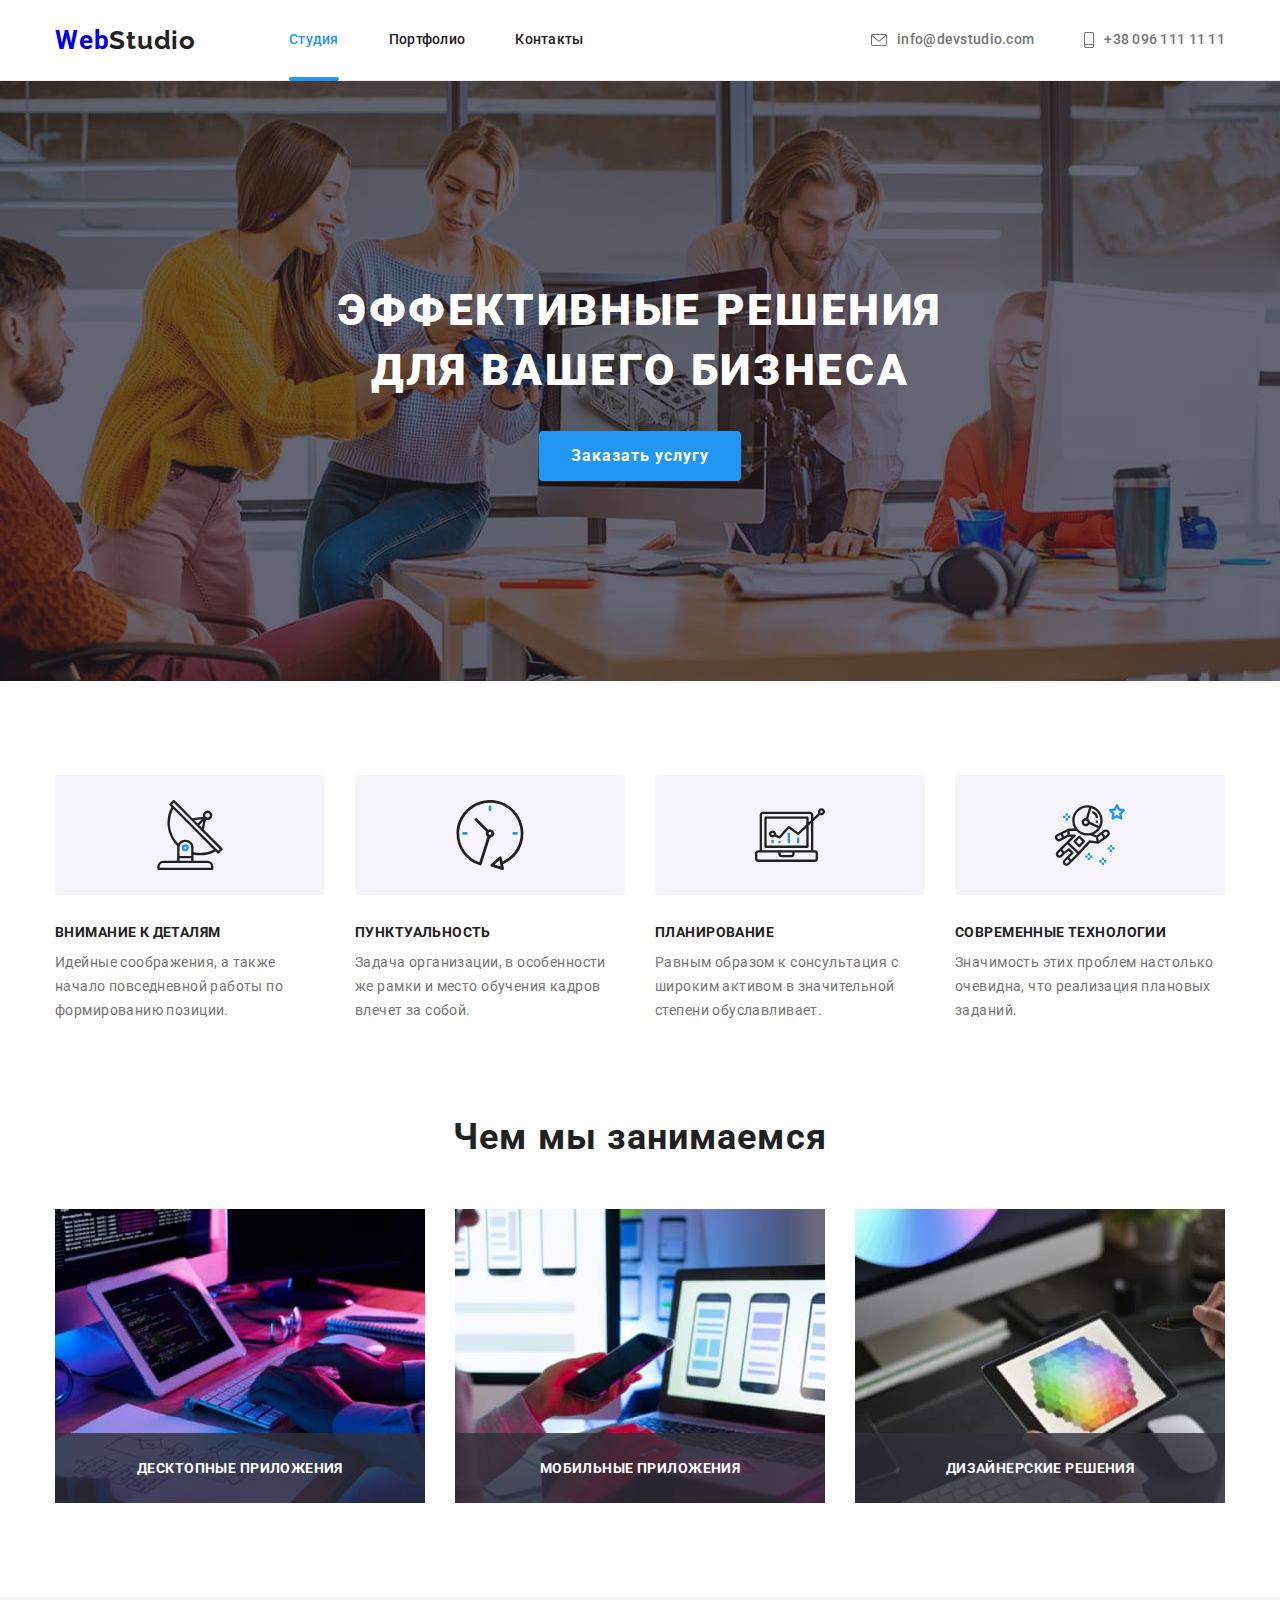
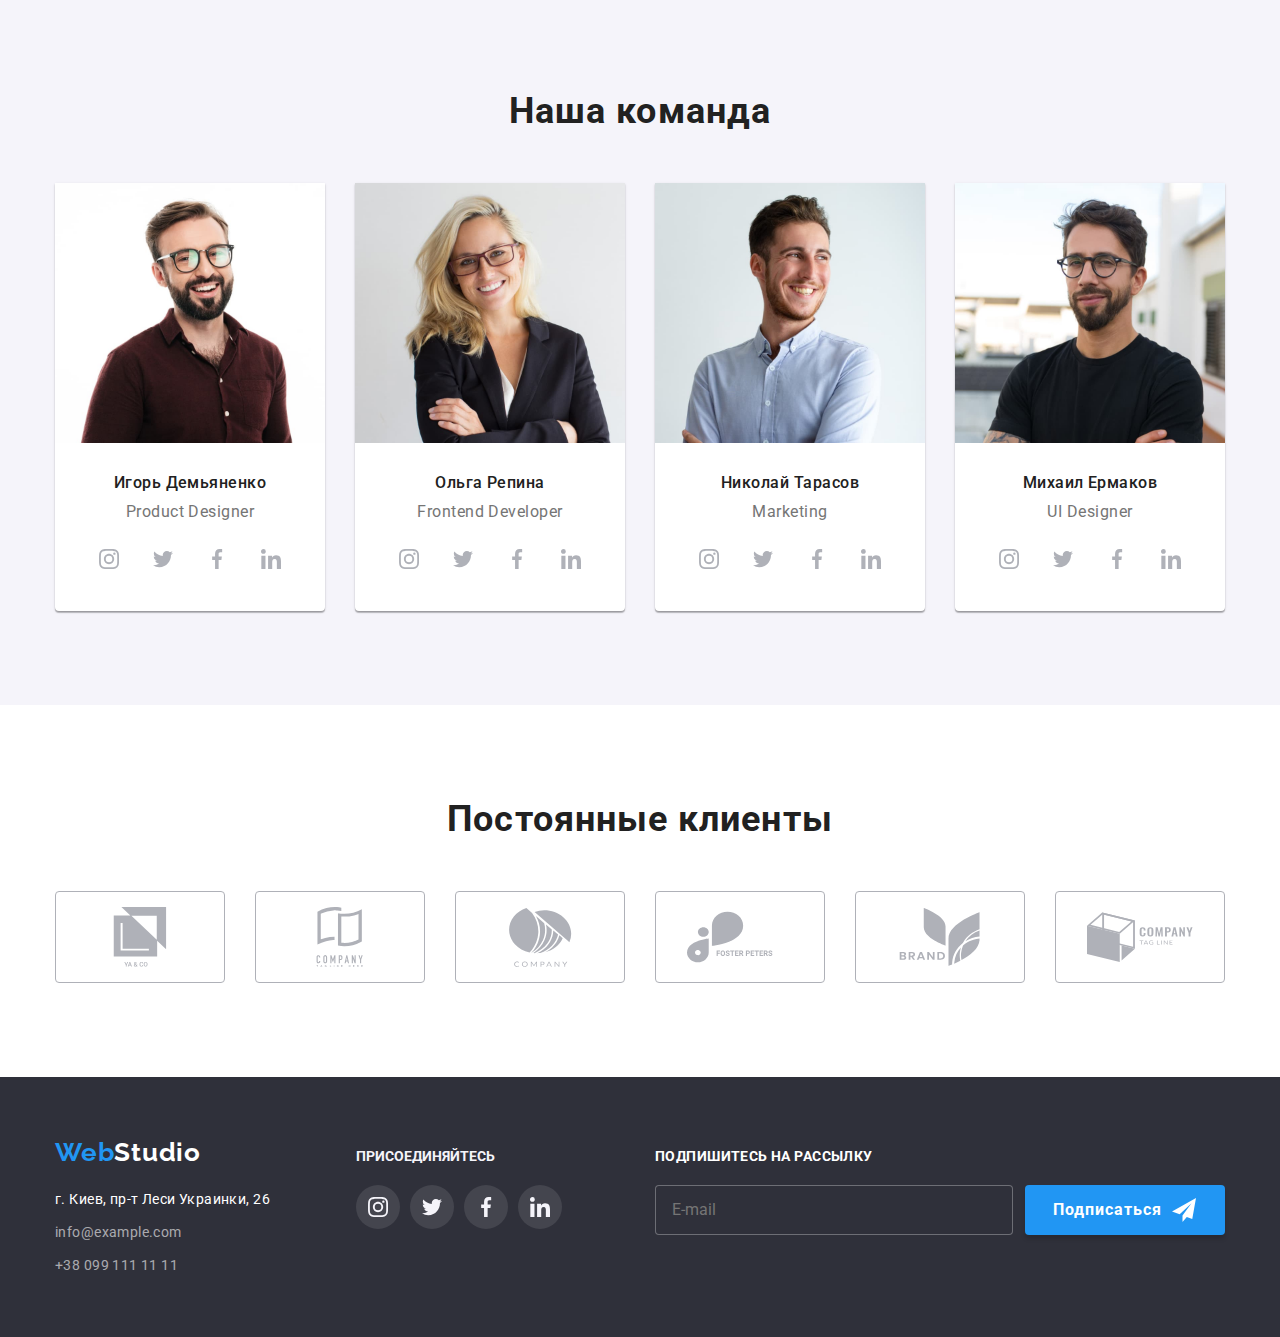
==== commit b7b1098b: "правки" ====
--- a/index.html
+++ b/index.html
@@ -14,7 +14,6 @@
       rel="stylesheet"
       href="https://cdn.jsdelivr.net/npm/modern-normalize@1.1.0/modern-normalize.min.css"
     />
-    <link rel="stylesheet" href="./css/styles.css" />
     <link rel="stylesheet" href="./css/main.min.css" />
     <title>Студия</title>
   </head>
@@ -23,12 +22,12 @@
     <header class="header">
       <!-- logo -->
       <div class="header__container container">
-        <nav class="logo">
-          <a class="logo__style" href="./">Web<span class="logo__studio">Studio</span> </a>
+        <nav class="pege-nav">
+          <a class="logo" href="./">Web<span class="logo__studio">Studio</span> </a>
           <!-- /Logo -->
           <ul class="menu">
             <li class="menu__item">
-              <a class="menu__link current" href="./index.html">Студия</a>
+              <a class="menu__link menu__link--current" href="./index.html">Студия</a>
             </li>
             <li class="menu__item">
               <a class="menu__link" href="./portfolio.html">Портфолио</a>
@@ -37,17 +36,17 @@
           </ul>
         </nav>
 
-        <ul class="contact">
-          <li class="contact__item">
-            <a class="contact__link" href="mailto:info@devstudio.com"
-              ><svg class="contact__icon" width="16px" height="12px">
+        <ul class="contacts">
+          <li class="contacts__item">
+            <a class="contacts__link" href="mailto:info@devstudio.com"
+              ><svg class="contacts__icon" width="16px" height="12px">
                 <use href="./images/sprite/sprite.svg#email"></use></svg
               >info@devstudio.com</a
             >
           </li>
-          <li class="contact__item">
-            <a class="contact__link" href="tel:+380961111111"
-              ><svg class="contact__icon" width="10px" height="16px">
+          <li class="contacts__item">
+            <a class="contacts__link" href="tel:+380961111111"
+              ><svg class="contacts__icon" width="10px" height="16px">
                 <use href="./images/sprite/sprite.svg#phone"></use></svg
               >+38 096 111 11 11</a
             >
@@ -60,7 +59,7 @@
       <section class="hero">
         <div class="container">
           <h1 class="hero__titel">Эффективные решения для вашего бизнеса</h1>
-          <button class="hero__btm" type="button" data-modal-open>Заказать услугу</button>
+          <button class="hero__btn" type="button" data-modal-open>Заказать услугу</button>
         </div>
       </section>
       <section class="section">
@@ -68,46 +67,46 @@
           <h2 class="visually-hidden">Описание</h2>
           <ul class="description">
             <li class="description__item">
-              <div class="description__icon">
+              <div class="description__box">
                 <svg width="70px" height="70px">
                   <use href="./images/sprite/sprite.svg#antenna"></use>
                 </svg>
               </div>
-              <h3 class="description__hdr">Внимание к деталям</h3>
+              <h3 class="description__titel">Внимание к деталям</h3>
               <p class="description__text">
                 Идейные соображения, а также начало повседневной работы по формированию позиции.
               </p>
             </li>
             <li class="description__item">
-              <div class="description__icon">
+              <div class="description__box">
                 <svg width="70px" height="70px">
                   <use href="./images/sprite/sprite.svg#clock"></use>
                 </svg>
               </div>
-              <h3 class="description__hdr">Пунктуальность</h3>
+              <h3 class="description__titel">Пунктуальность</h3>
               <p class="description__text">
                 Задача организации, в особенности же рамки и место обучения кадров влечет за собой.
               </p>
             </li>
             <li class="description__item">
-              <div class="description__icon">
+              <div class="description__box">
                 <svg width="70px" height="70px">
                   <use href="./images/sprite/sprite.svg#diagram"></use>
                 </svg>
               </div>
-              <h3 class="description__hdr">Планирование</h3>
+              <h3 class="description__titel">Планирование</h3>
               <p class="description__text">
                 Равным образом к cонсультация с широким активом в значительной степени
                 обуславливает.
               </p>
             </li>
             <li class="description__item">
-              <div class="description__icon">
+              <div class="description__box">
                 <svg width="70px" height="70px">
                   <use href="./images/sprite/sprite.svg#astronaut"></use>
                 </svg>
               </div>
-              <h3 class="description__hdr">Современные технологии</h3>
+              <h3 class="description__titel">Современные технологии</h3>
               <p class="description__text">
                 Значимость этих проблем настолько очевидна, что реализация плановых заданий.
               </p>
@@ -116,12 +115,12 @@
         </div>
       </section>
       <!-- About -->
-      <section class="section about--padding">
+      <section class="section about--none-padding">
         <div class="container">
           <h2 class="section__title">Чем мы занимаемся</h2>
           <ul class="about">
             <li class="about__item">
-              <div class="about__img">
+              <div class="about__box">
                 <img
                   src="./images/work/photo1.jpg"
                   alt="работа на планшете"
@@ -132,7 +131,7 @@
               </div>
             </li>
             <li class="about__item">
-              <div class="about__img">
+              <div class="about__box">
                 <img
                   src="./images/work/photo2.jpg"
                   alt="работа на телефоне"
@@ -144,7 +143,7 @@
               </div>
             </li>
             <li class="about__item">
-              <div class="about__img">
+              <div class="about__box">
                 <img
                   src="./images/work/photo3.jpg"
                   alt="работа с графикой"
@@ -165,33 +164,33 @@
             <li class="team__item">
               <img src="./images/team/team1.jpg" alt="мужчина" width="270" height="260" />
               <div class="team__card">
-                <h3 class="team__name">Игорь Демьяненко</h3>
-                <p class="team__job" lang="en">Product Designer</p>
-                <ul class="team__social">
-                  <li class="team__icon">
-                    <a href="" class="team__link">
-                      <svg class="team__svg" width="20px" height="20px">
+                <h3 class="team__titel">Игорь Демьяненко</h3>
+                <p class="team__text" lang="en">Product Designer</p>
+                <ul class="socials">
+                  <li class="socials__item">
+                    <a href="" class="socials__link">
+                      <svg class="socials__svg" width="20px" height="20px">
                         <use href="./images/sprite/sprite.svg#instagram"></use>
                       </svg>
                     </a>
                   </li>
-                  <li class="team__icon">
-                    <a href="" class="team__link">
-                      <svg class="team__svg" width="20px" height="20px">
+                  <li class="socials__item">
+                    <a href="" class="socials__link">
+                      <svg class="socials__svg" width="20px" height="20px">
                         <use href="./images/sprite/sprite.svg#twitter"></use>
                       </svg>
                     </a>
                   </li>
-                  <li class="team__icon">
-                    <a href="" class="team__link">
-                      <svg class="team__svg" width="20px" height="20px">
+                  <li class="socials__item">
+                    <a href="" class="socials__link">
+                      <svg class="socials__svg" width="20px" height="20px">
                         <use href="./images/sprite/sprite.svg#facebook"></use>
                       </svg>
                     </a>
                   </li>
-                  <li class="team__icon">
-                    <a href="" class="team__link">
-                      <svg class="team__svg" width="20px" height="20px">
+                  <li class="socials__item">
+                    <a href="" class="socials__link">
+                      <svg class="socials__svg" width="20px" height="20px">
                         <use href="./images/sprite/sprite.svg#linkedin"></use>
                       </svg>
                     </a>
@@ -202,33 +201,33 @@
             <li class="team__item">
               <img src="./images/team/team2.jpg" alt="женщина" width="270" height="260" />
               <div class="team__card">
-                <h3 class="team__name">Ольга Репина</h3>
-                <p class="team__job" lang="en">Frontend Developer</p>
-                <ul class="team__social">
-                  <li class="team__icon">
-                    <a href="" class="team__link">
-                      <svg class="team__svg" width="20px" height="20px">
+                <h3 class="team__titel">Ольга Репина</h3>
+                <p class="team__text" lang="en">Frontend Developer</p>
+                <ul class="socials">
+                  <li class="socials__item">
+                    <a href="" class="socials__link">
+                      <svg class="socials__svg" width="20px" height="20px">
                         <use href="./images/sprite/sprite.svg#instagram"></use>
                       </svg>
                     </a>
                   </li>
-                  <li class="team__icon">
-                    <a href="" class="team__link">
-                      <svg class="team__svg" width="20px" height="20px">
+                  <li class="socials__item">
+                    <a href="" class="socials__link">
+                      <svg class="socials__svg" width="20px" height="20px">
                         <use href="./images/sprite/sprite.svg#twitter"></use>
                       </svg>
                     </a>
                   </li>
-                  <li class="team__icon">
-                    <a href="" class="team__link">
-                      <svg class="team__svg" width="20px" height="20px">
+                  <li class="socials__item">
+                    <a href="" class="socials__link">
+                      <svg class="socials__svg" width="20px" height="20px">
                         <use href="./images/sprite/sprite.svg#facebook"></use>
                       </svg>
                     </a>
                   </li>
-                  <li class="team__icon">
-                    <a href="" class="team__link">
-                      <svg class="team__svg" width="20px" height="20px">
+                  <li class="socials__item">
+                    <a href="" class="socials__link">
+                      <svg class="socials__svg" width="20px" height="20px">
                         <use href="./images/sprite/sprite.svg#linkedin"></use>
                       </svg>
                     </a>
@@ -239,33 +238,33 @@
             <li class="team__item">
               <img src="./images/team/team3.jpg" alt="мужчина" width="270" height="260" />
               <div class="team__card">
-                <h3 class="team__name">Николай Тарасов</h3>
-                <p class="team__job" lang="en">Marketing</p>
-                <ul class="team__social list">
-                  <li class="team__icon">
-                    <a href="" class="team__link">
-                      <svg class="team__svg" width="20px" height="20px">
+                <h3 class="team__titel">Николай Тарасов</h3>
+                <p class="team__text" lang="en">Marketing</p>
+                <ul class="socials list">
+                  <li class="socials__item">
+                    <a href="" class="socials__link">
+                      <svg class="socials__svg" width="20px" height="20px">
                         <use href="./images/sprite/sprite.svg#instagram"></use>
                       </svg>
                     </a>
                   </li>
-                  <li class="team__icon">
-                    <a href="" class="team__link">
-                      <svg class="team__svg" width="20px" height="20px">
+                  <li class="socials__item">
+                    <a href="" class="socials__link">
+                      <svg class="socials__svg" width="20px" height="20px">
                         <use href="./images/sprite/sprite.svg#twitter"></use>
                       </svg>
                     </a>
                   </li>
-                  <li class="team__icon">
-                    <a href="" class="team__link">
-                      <svg class="team__svg" width="20px" height="20px">
+                  <li class="socials__item">
+                    <a href="" class="socials__link">
+                      <svg class="socials__svg" width="20px" height="20px">
                         <use href="./images/sprite/sprite.svg#facebook"></use>
                       </svg>
                     </a>
                   </li>
-                  <li class="team__icon">
-                    <a href="" class="team__link">
-                      <svg class="team__svg" width="20px" height="20px">
+                  <li class="socials__item">
+                    <a href="" class="socials__link">
+                      <svg class="socials__svg" width="20px" height="20px">
                         <use href="./images/sprite/sprite.svg#linkedin"></use>
                       </svg>
                     </a>
@@ -276,33 +275,33 @@
             <li class="team__item">
               <img src="./images/team/team4.jpg" alt="мужчина" width="270" height="260" />
               <div class="team__card">
-                <h3 class="team__name">Михаил Ермаков</h3>
-                <p class="team__job" lang="en">UI Designer</p>
-                <ul class="team__social">
-                  <li class="team__icon">
-                    <a href="" class="team__link">
-                      <svg class="team__svg" width="20px" height="20px">
+                <h3 class="team__titel">Михаил Ермаков</h3>
+                <p class="team__text" lang="en">UI Designer</p>
+                <ul class="socials">
+                  <li class="socials__item">
+                    <a href="" class="socials__link">
+                      <svg class="socials__svg" width="20px" height="20px">
                         <use href="./images/sprite/sprite.svg#instagram"></use>
                       </svg>
                     </a>
                   </li>
-                  <li class="tteam__icon">
-                    <a href="" class="team__link">
-                      <svg class="team__svg" width="20px" height="20px">
+                  <li class="tsocials__item">
+                    <a href="" class="socials__link">
+                      <svg class="socials__svg" width="20px" height="20px">
                         <use href="./images/sprite/sprite.svg#twitter"></use>
                       </svg>
                     </a>
                   </li>
-                  <li class="team__icon">
-                    <a href="" class="team__link">
-                      <svg class="team__svg" width="20px" height="20px">
+                  <li class="socials__item">
+                    <a href="" class="socials__link">
+                      <svg class="socials__svg" width="20px" height="20px">
                         <use href="./images/sprite/sprite.svg#facebook"></use>
                       </svg>
                     </a>
                   </li>
-                  <li class="team__icon">
-                    <a href="" class="team__link">
-                      <svg class="team__svg" width="20px" height="20px">
+                  <li class="socials__item">
+                    <a href="" class="socials__link">
+                      <svg class="socials__svg" width="20px" height="20px">
                         <use href="./images/sprite/sprite.svg#linkedin"></use>
                       </svg>
                     </a>
@@ -313,49 +312,49 @@
           </ul>
         </div>
       </section>
-      <!--Regular Clients-->
+      <!--Regular clientss-->
       <section class="section">
         <div class="container">
           <h2 class="section__title">Постоянные клиенты</h2>
-          <ul class="client">
-            <li class="client__list">
-              <a href="" class="client__link">
-                <svg class="client__logo" width="106px" height="60px">
+          <ul class="clients">
+            <li class="clients__item">
+              <a href="" class="clients__link">
+                <svg class="clients__logo" width="106px" height="60px">
                   <use href="./images/sprite/sprite.svg#group"></use>
                 </svg>
               </a>
             </li>
-            <li class="client__list">
-              <a href="" class="client__link">
-                <svg class="client__logo" width="106px" height="60px">
+            <li class="clients__item">
+              <a href="" class="clients__link">
+                <svg class="clients__logo" width="106px" height="60px">
                   <use href="./images/sprite/sprite.svg#group2"></use>
                 </svg>
               </a>
             </li>
-            <li class="client__list">
-              <a href="" class="client__link">
-                <svg class="client__logo" width="106px" height="60px">
+            <li class="clients__item">
+              <a href="" class="clients__link">
+                <svg class="clients__logo" width="106px" height="60px">
                   <use href="./images/sprite/sprite.svg#group3"></use>
                 </svg>
               </a>
             </li>
-            <li class="client__list">
-              <a href="" class="client__link">
-                <svg class="client__logo" width="106px" height="60px">
+            <li class="clients__item">
+              <a href="" class="clients__link">
+                <svg class="clients__logo" width="106px" height="60px">
                   <use href="./images/sprite/sprite.svg#group4"></use>
                 </svg>
               </a>
             </li>
-            <li class="client__list">
-              <a href="" class="client__link">
-                <svg class="client__logo" width="106px" height="60px">
+            <li class="clients__item">
+              <a href="" class="clients__link">
+                <svg class="clients__logo" width="106px" height="60px">
                   <use href="./images/sprite/sprite.svg#group5"></use>
                 </svg>
               </a>
             </li>
-            <li class="client__list">
-              <a href="" class="client__link">
-                <svg class="client__logo" width="106px" height="60px">
+            <li class="clients__item">
+              <a href="" class="clients__link">
+                <svg class="clients__logo" width="106px" height="60px">
                   <use href="./images/sprite/sprite.svg#group6"></use>
                 </svg>
               </a>
--- a/css/main.min.css
+++ b/css/main.min.css
@@ -1 +1 @@
-:root{--primary-font: "Roboto", sans-serif;--secondary-font: "Raleway", sans-serif;--primary-text: #757575;--secondary-text: #212121;--accent-color: #2196f3;--secondary-text-white: #ffffff;--hover-color-btm: #188ce8;--primary-background-color: #ffffff;--secondory-background-color: #f5f4fa;--icon-color: #afb1b8;--transition-speed: 250ms cubic-bezier(0.4, 0, 0.2, 1)}/*# sourceMappingURL=main.min.css.map */+:root{--primary-font: "Roboto", sans-serif;--secondary-font: "Raleway", sans-serif;--primary-text: #757575;--secondary-text: #212121;--accent-color: #2196f3;--secondary-text-white: #ffffff;--hover-color-btm: #188ce8;--primary-background-color: #ffffff;--secondory-background-color: #f5f4fa;--icon-color: #afb1b8;--transition-speed: 250ms cubic-bezier(0.4, 0, 0.2, 1)}.visually-hidden{position:absolute;white-space:nowrap;width:1px;height:1px;overflow:hidden;border:0;padding:0;clip:rect(0 0 0 0);clip-path:inset(50%);margin:-1px}body{font-family:var(--primary-font);color:var(--primary-text)}a{text-decoration:none}h1,h2,h3,h4,h5,h6,p{margin-top:0;margin-bottom:0}ul,ol{margin-top:0;margin-bottom:0;padding-left:0;list-style:none}img{display:block;max-width:100%;height:auto}button{cursor:pointer;border:0}.section{padding:94px 0}.container{width:1200px;margin-left:auto;margin-right:auto;padding-left:15px;padding-right:15px}.section__title{margin-bottom:50px;font-weight:700;font-size:36px;line-height:1.166;text-align:center;letter-spacing:.03em;color:var(--secondary-text)}.menu__link--current::after{position:absolute;content:"";left:0;bottom:0;border-radius:2px;margin-bottom:-1px;width:100%;height:4px;background-color:var(--accent-color)}.backdrop{position:fixed;display:flex;justify-content:center;align-items:center;top:0;left:0;z-index:1000;height:100%;width:100%;background:rgba(0,0,0,.2);transition:opacity var(--transition-speed),visibility var(--transition-speed),transform var(--transition-speed)}.backdrop.is-hidden{opacity:0;visibility:hidden;pointer-events:none;transform:scale(0.8)}.backdrop__modal{position:absolute;top:50%;left:50%;transform:translate(-50%, -50%);width:528px;height:581px;background-color:var(--primary-background-color);box-shadow:0px 1px 3px rgba(0,0,0,.12),0px 1px 1px rgba(0,0,0,.14),0px 2px 1px rgba(0,0,0,.2);border-radius:4px;padding:40px}.backdrop__close{position:absolute;display:flex;justify-content:center;align-items:center;top:8px;right:8px;width:30px;height:30px;border-radius:50%;background-color:rgba(0,0,0,0);background:#fff;border:1px solid rgba(0,0,0,.1);padding:0}.backdrop__close:hover .backdrop__icon,.backdrop__close:focus .backdrop__icon{fill:var(--accent-color);transition:var(--transition-speed)}.backdrop__icon{fill:#000}.form{display:flex;flex-direction:column}.form__input{display:block;width:100%;height:40px;border:1px solid rgba(33,33,33,.2);border-radius:4px;padding-left:42px;transition:border-color var(--transition-speed)}.form__input:focus{outline:none;border-color:var(--accent-color)}.form__name{display:block;margin-bottom:4px;font-weight:400;font-size:12px;line-height:1.16;letter-spacing:.01em;color:var(--primary-text)}.form__lable{margin-bottom:10px}.form__text--link{font-weight:400;font-size:14px;line-height:1.71;letter-spacing:.03em;text-decoration-line:underline;color:var(--accent-color)}.form__icon{position:relative;display:block}.form__svg{position:absolute;left:12px;top:50%;transform:translate(0, -50%);display:block;transition:fill var(--transition-speed)}.form__input:focus+.form__svg{fill:var(--accent-color)}.form__texterea{display:block;resize:none;width:100%;height:120px;padding:12px 16px;outline:none;transition:border-color var(--transition-speed);border-radius:4px;border:1px solid rgba(33,33,33,.2);margin-bottom:20px}.form__texterea:focus{border-color:var(--accent-color)}.form__texterea::placeholder{font-size:12px;line-height:14px;letter-spacing:.01em;color:rgba(117,117,117,.5)}.form__checkbox:checked+.form__check::before{background-image:url(../images/sprite/check.svg);background-color:#2196f3;background-position:center;box-shadow:var(--transition-speed),background-image var(--transition-speed),background-color var(--transition-speed);border-color:var(--accent-color)}.form__checkbox:focus+.form__check::before{border-color:var(--accent-color);outline:none;transition:border-color var(--transition-speed)}.form__check{display:flex;align-items:center;justify-content:center;font-weight:400;font-size:14px;line-height:1.71;letter-spacing:.03em;margin-bottom:30px}.form__check::before{display:block;width:16px;height:15px;border:2px solid var(--secondary-text);content:"";cursor:pointer;margin-right:7px;box-shadow:0px 4px 4px rgba(0,0,0,.25);background-repeat:no-repeat;background-size:16px 15px;transition:box-shadow var(--transition-speed)}.form__submit{display:inline-block;min-width:200px;font-family:inherit;border-radius:4px;padding:10px 32px;border:rgba(0,0,0,0);font-weight:700;font-size:16px;line-height:1.88;letter-spacing:.06em;align-self:center;text-align:center;background-color:var(--accent-color);color:var(--secondary-text-white);box-shadow:0px 4px 4px rgba(0,0,0,.15);transition:background-color var(--transition-speed),color var(--transition-speed),box-shadow var(--transition-speed)}.form__submit:hover,.form__submit:focus{background-color:var(--hover-color-btm);color:var(--secondary-text-white);box-shadow:0px 4px 4px rgba(0,0,0,.15)}.header{border-bottom:1px solid #ececec}.header__container{display:flex;align-items:center}.menu{display:flex;align-items:center;margin-left:93px}.menu__link{display:block;position:relative;padding-top:32px;padding-bottom:32px;font-weight:500;font-size:14px;line-height:1.14;letter-spacing:.02em;color:var(--secondary-text);transition:color var(--transition-speed)}.menu__link.menu__link--current{color:var(--accent-color)}.menu__link:hover,.menu__link:focus{color:var(--accent-color)}.menu__item:not(:last-child){margin-right:50px}.pege-nav{display:flex;align-items:center}.logo{font-weight:700;font-size:26px;line-height:1.19;letter-spacing:.03em}.logo__studio{font-weight:700;font-size:26px;line-height:1.19;letter-spacing:.03em}.logo__style{color:var(--accent-color)}.logo__studio{color:var(--secondary-text)}.logo__style,.logo__studio{font-family:var(--secondary-font)}.hero{max-width:1600px;height:600px;margin-left:auto;margin-right:auto;padding:200px 0;text-align:center;background-image:linear-gradient(rgba(47, 48, 58, 0.4), rgba(47, 48, 58, 0.4)),url(../images/hero/hero.jpg);background-size:cover;background-color:#c4c4c4;background-position:center;background-repeat:no-repeat}.hero__titel{width:696px;margin-left:auto;margin-right:auto;font-weight:900;font-size:44px;margin-bottom:30px;line-height:1.36;text-align:center;letter-spacing:.06em;text-transform:uppercase;color:var(--secondary-text-white)}.hero__btn{display:inline-block;min-width:200px;font-family:inherit;border-radius:4px;padding:10px 32px;border:rgba(0,0,0,0);font-weight:700;font-size:16px;line-height:1.88;letter-spacing:.06em;align-items:center;text-align:center;background-color:var(--accent-color);color:var(--secondary-text-white);transition:background-color var(--transition-speed),color 250ms var(--transition-speed)}.hero__btn:hover,.hero__btn:focus{background-color:var(--hover-color-btm);color:var(--secondary-text-white)}.description{display:flex;align-content:center;gap:30px}.description__item{width:270px}.description__titel{margin-bottom:10px;font-weight:700;font-size:14px;line-height:1.14;letter-spacing:.03em;text-transform:uppercase;color:var(--secondary-text)}.description__box{background-color:var(--secondory-background-color);height:120px;display:flex;flex-wrap:wrap;align-content:center;justify-content:center;height:120px;margin-bottom:30px;border-radius:4px}.description__text{font-size:14px;line-height:1.71;letter-spacing:.03em}.about{display:flex;gap:30px}.about__text{position:absolute;display:flex;justify-content:center;align-items:center;bottom:0;left:0;width:100%;height:70px;font-weight:700;font-size:14px;line-height:16px;text-align:center;letter-spacing:.03em;text-transform:uppercase;color:var(--secondary-text-white);background:rgba(47,48,58,.8)}.about__box{position:relative}.about--none-padding{padding-top:0}.team{display:flex;align-content:center;gap:30px}.team--background{background:#f5f4fa}.team__titel{margin-bottom:10px;font-weight:500;font-size:16px;line-height:1.19;text-align:center;letter-spacing:.03em;color:var(--secondary-text)}.socials__link{display:flex;justify-content:center;align-items:center;width:44px;height:44px;border-radius:50%;background-color:var(--primary-background-color);transition:background-color var(--transition-speed)}.socials__link:hover,.socials__link:focus{background:var(--accent-color)}.socials{display:flex;justify-content:center;gap:10px}.team__card{padding-top:30px;padding-bottom:30px}.team__text{margin-bottom:16px;font-size:16px;line-height:1.19;text-align:center;letter-spacing:.03em}.socials__svg{fill:var(--icon-color);transition:fill var(--transition-speed)}.socials__link:hover .socials__svg,.socials__link:focus .socials__svg{fill:var(--primary-background-color)}.team__item{box-shadow:0px 1px 3px rgba(0,0,0,.12),0px 1px 1px rgba(0,0,0,.14),0px 2px 1px rgba(0,0,0,.2);border-radius:0px 0px 4px 4px;background:#fff}.clients{display:flex;justify-content:center;gap:30px}.clients__link{display:flex;flex-wrap:wrap;align-content:center;justify-content:center;border:1px solid #afb1b8;border-radius:4px;width:100%;height:100%;transition:border var(--transition-speed)}.clients__link:hover,.clients__link:focus{fill:var(--accent-color);border:1px solid var(--accent-color)}.clients__item{width:170px;height:92px}.clients__logo{fill:var(--icon-color);transition:fill var(--transition-speed)}.clients__link:hover .clients__logo,.clients__link:focus .clients__logo{fill:var(--accent-color)}.contacts__link{display:flex;align-items:center;padding-top:32px;padding-bottom:32px;font-weight:500;font-size:14px;line-height:1.14;letter-spacing:.02em;color:var(--primary-text);transition:color var(--transition-speed)}.contacts__link:hover,.contacts__link:focus{color:var(--accent-color)}.contacts{display:flex;margin-left:auto}.contacts__icon{margin-right:10px;fill:currentColor}.contacts__item+.contacts__item{margin-left:50px}.address{font-style:normal;margin-top:20px}.footer{background-color:#2f303a;padding-top:60px;padding-bottom:60px}.footer__item:not(:last-child){margin-bottom:9px}.footer__row{display:flex;align-items:baseline}.footer__social{margin-left:70px}.footer__titel{display:block;font-weight:700;margin-bottom:20px;font-size:14px;line-height:1.14;text-transform:uppercase;font-style:normal;color:var(--secondory-background-color)}.footer__list{display:flex;justify-content:center;gap:10px}.footer__size{flex-grow:1}.footer__logo{display:block;padding:0;margin-bottom:20px;font-weight:700;font-size:26px;line-height:1.19;letter-spacing:.03em}.footer__logo--studio{font-weight:700;font-size:26px;line-height:1.19;letter-spacing:.03em}.footer__logo,.footer__logo--studio{font-family:var(--secondary-font)}.footer__logo{color:var(--accent-color)}.footer__logo--studio{color:var(--secondary-text-white)}.footer__contact{font-size:14px;line-height:1.71;letter-spacing:.03em;color:rgba(255,255,255,.6);transition:color var(--transition-speed)}.footer__contact:hover,.footer__contact:focus{color:var(--accent-color)}.footer__map{font-size:14px;line-height:1.71;letter-spacing:.03em;color:var(--secondary-text-white);transition:color var(--transition-speed)}.footer__map:hover,.footer__map:focus{color:var(--accent-color)}.footer__link{display:flex;align-content:center;justify-content:center;flex-wrap:wrap;width:44px;height:44px;border-radius:50%;background:rgba(255,255,255,.1);fill:var(--secondory-background-color);transition:background-color var(--transition-speed),color var(--transition-speed)}.footer__link:hover,.footer__link:focus{background-color:var(--accent-color)}.subscribe{display:flex;align-items:center;justify-content:center}.subscribe__email{width:358px;height:50px;padding-left:42px;background-color:#2f303a;border:1px solid rgba(255,255,255,.3);border-radius:4px;padding-top:15px;padding-bottom:15px;padding-left:16px;color:#fff}.subscribe__email:focus{outline:none}.footer__form{display:block;align-items:center;margin-left:93px}.form__text{font-weight:700;font-size:20px;line-height:23px;text-align:center;letter-spacing:.03em;color:var(--secondary-text);margin-bottom:12px}.footer__mailing{display:block;font-weight:700;font-size:14px;line-height:1.14;letter-spacing:.03em;text-transform:uppercase;color:var(--secondary-text-white);margin-bottom:20px}.subscribe__icon{margin-left:10px}.subscribe__btn{display:flex;padding:10px 28px;align-self:center;margin:auto;margin-left:12px;font-weight:700;font-size:16px;line-height:1.88;border:rgba(0,0,0,0);border-radius:4px;align-items:center;text-align:center;letter-spacing:.06em;background-color:var(--accent-color);color:var(--secondary-text-white);box-shadow:0px 4px 4px rgba(0,0,0,.15);width:200px;transition:background-color var(--transition-speed),color var(--transition-speed),box-shadow var(--transition-speed)}.subscribe__btn:hover,.subscribe__btn:focus{background-color:var(--hover-color-btm);color:var(--secondary-text-white)}.button{display:flex;justify-content:center;margin-bottom:50px;gap:8px}.button__filter{background:#f5f4fa;border-radius:4px;padding:6px 22px 6px 22px;border:rgba(0,0,0,0);font-weight:500;font-size:16px;line-height:1.62;text-align:center;letter-spacing:.03em;color:var(--secondary-text);transition:background-color var(--transition-speed),color var(--transition-speed),box-shadow var(--transition-speed)}.button__filter:hover,.button__filter:focus{box-shadow:0px 3px 1px rgba(0,0,0,.1),0px 1px 2px rgba(0,0,0,.08),0px 2px 2px rgba(0,0,0,.12);border-radius:4px;background-color:var(--accent-color);color:var(--secondary-text-white)}.content{display:flex;gap:30px;flex-wrap:wrap;align-items:center}.gallery__img{margin-bottom:4px;font-weight:700;font-size:18px;line-height:2;letter-spacing:.06em;color:var(--secondary-text)}.gallery__text{font-size:16px;line-height:1.88;letter-spacing:.03em;color:var(--primary-text)}.gallery__card{border:1px solid #eee;border-top:none;padding:20px 20px}.gallery__link{transition:box-shadow var(--transition-speed)}.gallery__link:hover,.gallery__link:focus{display:block;background:#fff;box-shadow:0px 1px 1px rgba(0,0,0,.12),0px 4px 4px rgba(0,0,0,.06),1px 4px 6px rgba(0,0,0,.16)}.gallery__wrapper{position:relative;overflow:hidden;display:block}.gallery__overlay{position:absolute;left:0;top:0;width:100%;height:100%;padding:63px 24px;overflow:auto;font-weight:400;font-size:18px;line-height:1.56;letter-spacing:.03em;color:var(--secondary-text-white);background:rgba(33,150,243,.9);transform:translate(0, 100%);transition:transform var(--transition-speed)}.gallery__link:hover .gallery__overlay,.gallery__link:focus .gallery__overlay{transform:translate(0, 0)}/*# sourceMappingURL=main.min.css.map */